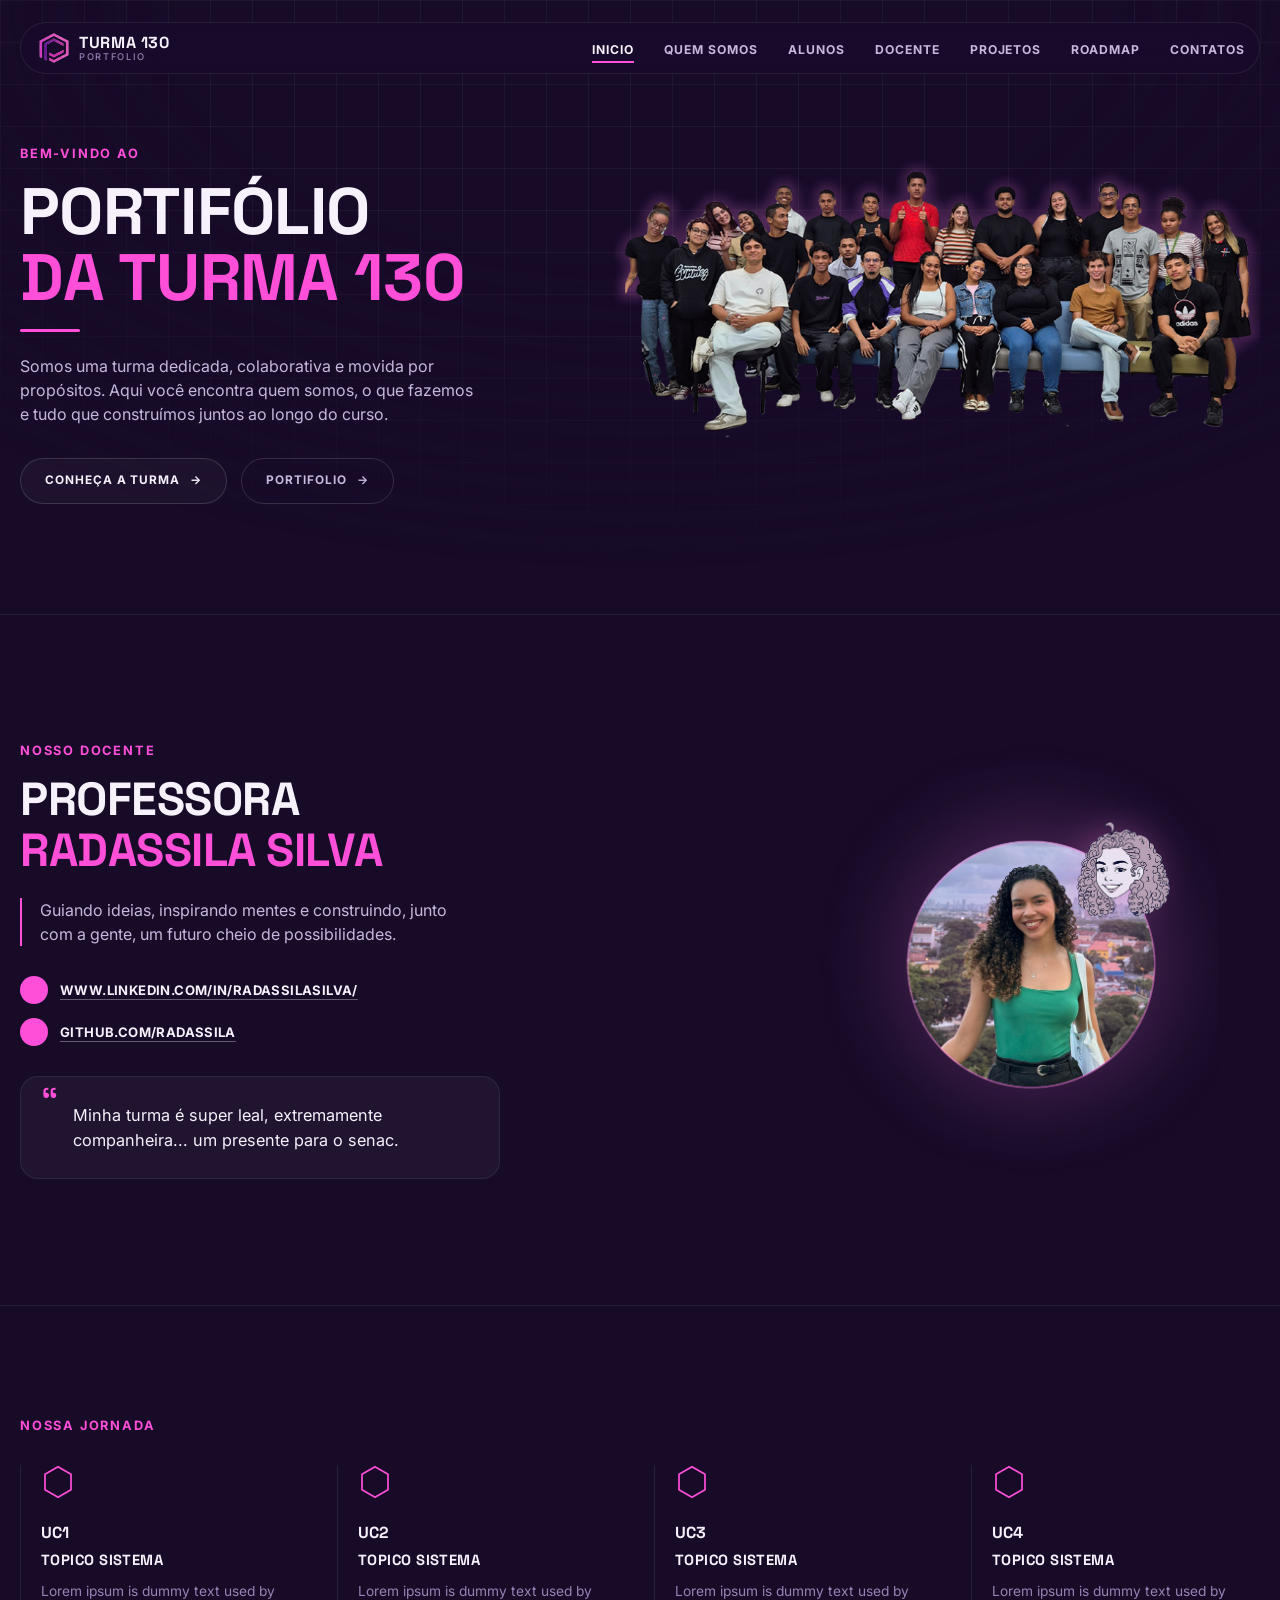
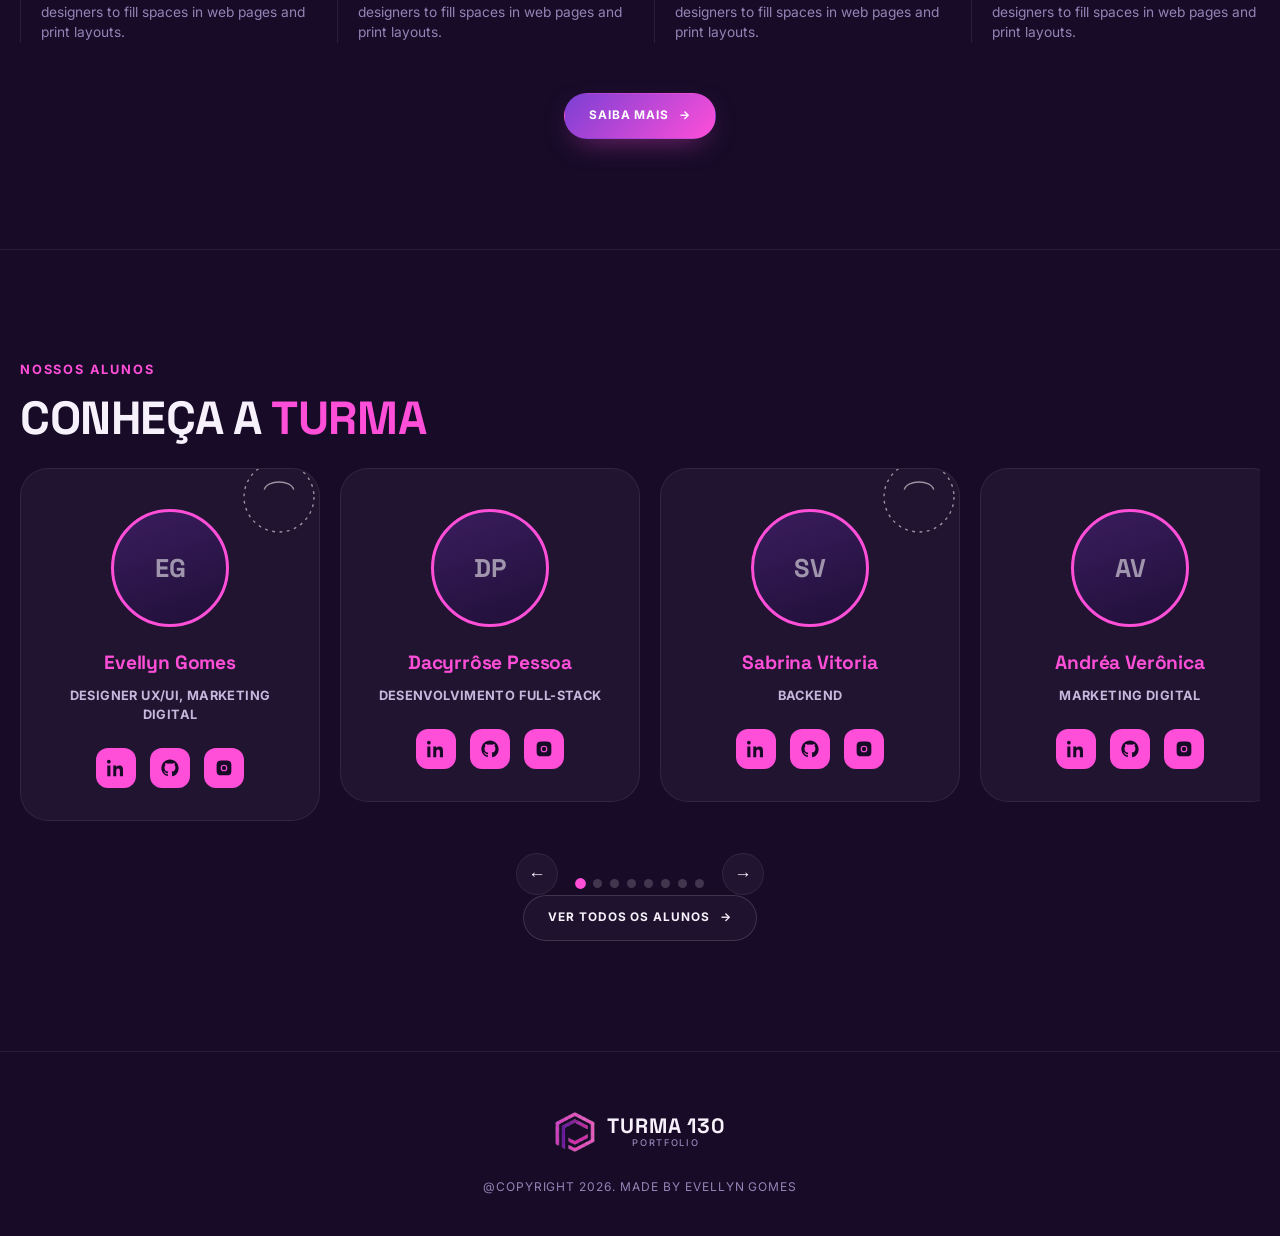
==== Portifolio_Senac_130/index.html @ 1acf53ab "Codigo principal - commit 1" ====
<!DOCTYPE html>
<html lang="pt-BR">
<head>
<meta charset="UTF-8">
<meta name="viewport" content="width=device-width, initial-scale=1.0">
<title>Turma 130 · Portfólio</title>
<link rel="preconnect" href="https://fonts.googleapis.com">
<link rel="preconnect" href="https://fonts.gstatic.com" crossorigin>
<link href="https://fonts.googleapis.com/css2?family=Space+Grotesk:wght@500;600;700&family=Inter:wght@400;500;600;700&display=swap" rel="stylesheet">
<link rel="stylesheet" href="style.css">
</head>
<body>

<div class="bg-grid"></div>

<header class="topbar">
  <nav class="navbar">
    <a class="brand" href="index.html">
      <img src="assets/logo.png" class="brand-hex" alt="Logo Turma 130">
      <span class="brand-text">TURMA 130<small>PORTFOLIO</small></span>
    </a>
    <button class="nav-toggle" id="navToggle" aria-label="Abrir menu" aria-expanded="false">
      <span></span><span></span><span></span>
    </button>
    <ul class="nav-links" id="navLinks">
      <li><a href="index.html">INICIO</a></li>
      <li><a href="quem-somos.html">QUEM SOMOS</a></li>
      <li><a href="alunos.html">ALUNOS</a></li>
      <li><a href="404.html">DOCENTE</a></li>
      <li><a href="404.html">PROJETOS</a></li>
      <li><a href="404.html">ROADMAP</a></li>
      <li><a href="404.html">CONTATOS</a></li>
    </ul>
  </nav>
</header>

<main>

  <!-- HERO -->
  <section class="hero" id="inicio">
    <div class="hero-text">
      <p class="eyebrow">BEM-VINDO AO</p>
      <h1 class="hero-title">
        PORTIFÓLIO<br>
        <span class="pink">DA TURMA 130</span>
      </h1>
      <span class="rule"></span>
      <p class="hero-desc">
        Somos uma turma dedicada, colaborativa e movida por propósitos.
        Aqui você encontra quem somos, o que fazemos e tudo que construímos
        juntos ao longo do curso.
      </p>
      <div class="hero-actions">
        <a href="quem-somos.html" class="btn btn-outline">CONHEÇA A TURMA <span>→</span></a>
        <a href="alunos.html" class="btn btn-ghost">PORTIFOLIO <span>→</span></a>
      </div>
    </div>
    <div class="hero-media">
      <div class="hero-photo hero-photo-real">
        <img src="assets/turma.png" alt="Foto em grupo da Turma 130">
      </div>
    </div>
  </section>

  <!-- DOCENTE -->
  <section class="docente" id="docente">
    <div class="docente-text">
      <p class="eyebrow">NOSSO DOCENTE</p>
      <h2 class="section-title">
        PROFESSORA<br>
        <span class="pink">RADASSILA SILVA</span>
      </h2>
      <p class="docente-desc">
        Guiando ideias, inspirando mentes e construindo, junto com a gente,
        um futuro cheio de possibilidades.
      </p>
      <div class="social-links">
        <a href="https://www.linkedin.com/in/radassilasilva/" target="_blank" rel="noopener">
          <span class="icon icon-linkedin" aria-hidden="true"></span>
          WWW.LINKEDIN.COM/IN/RADASSILASILVA/
        </a>
        <a href="https://github.com/radassila" target="_blank" rel="noopener">
          <span class="icon icon-github" aria-hidden="true"></span>
          GITHUB.COM/RADASSILA
        </a>
      </div>
      <blockquote class="quote-box">
        <span class="quote-mark">&ldquo;</span>
        Minha turma é super leal, extremamente companheira... um presente
        para o senac.
      </blockquote>
    </div>
    <div class="docente-media">
      <img class="docente-photo-real" src="assets/docente.png" alt="Foto da professora Radassila Silva">
    </div>
  </section>

  <!-- JORNADA / ROADMAP -->
  <section class="jornada" id="roadmap">
    <p class="eyebrow">NOSSA JORNADA</p>
    <div class="jornada-grid">
      <div class="jornada-item">
        <svg class="hex-icon" viewBox="0 0 40 40" fill="none" xmlns="http://www.w3.org/2000/svg">
          <path d="M20 2 L35.3 11 V29 L20 38 L4.7 29 V11 Z" stroke="#ff4fd8" stroke-width="2"/>
        </svg>
        <h3>UC1<span>TOPICO SISTEMA</span></h3>
        <p>Lorem ipsum is dummy text used by designers to fill spaces in web pages and print layouts.</p>
      </div>
      <div class="jornada-item">
        <svg class="hex-icon" viewBox="0 0 40 40" fill="none" xmlns="http://www.w3.org/2000/svg">
          <path d="M20 2 L35.3 11 V29 L20 38 L4.7 29 V11 Z" stroke="#ff4fd8" stroke-width="2"/>
        </svg>
        <h3>UC2<span>TOPICO SISTEMA</span></h3>
        <p>Lorem ipsum is dummy text used by designers to fill spaces in web pages and print layouts.</p>
      </div>
      <div class="jornada-item">
        <svg class="hex-icon" viewBox="0 0 40 40" fill="none" xmlns="http://www.w3.org/2000/svg">
          <path d="M20 2 L35.3 11 V29 L20 38 L4.7 29 V11 Z" stroke="#ff4fd8" stroke-width="2"/>
        </svg>
        <h3>UC3<span>TOPICO SISTEMA</span></h3>
        <p>Lorem ipsum is dummy text used by designers to fill spaces in web pages and print layouts.</p>
      </div>
      <div class="jornada-item">
        <svg class="hex-icon" viewBox="0 0 40 40" fill="none" xmlns="http://www.w3.org/2000/svg">
          <path d="M20 2 L35.3 11 V29 L20 38 L4.7 29 V11 Z" stroke="#ff4fd8" stroke-width="2"/>
        </svg>
        <h3>UC4<span>TOPICO SISTEMA</span></h3>
        <p>Lorem ipsum is dummy text used by designers to fill spaces in web pages and print layouts.</p>
      </div>
    </div>
    <div class="jornada-cta">
      <a href="roadmap.html" class="btn btn-solid">SAIBA MAIS <span>→</span></a>
    </div>
  </section>

  <!-- ALUNOS (carrossel) -->
  <section class="alunos" id="alunos">
    <p class="eyebrow">NOSSOS ALUNOS</p>
    <h2 class="section-title">CONHEÇA A <span class="pink">TURMA</span></h2>

    <div class="carousel alunos-carousel">
      <div class="carousel-track" id="alunosCarouselTrack"></div>
      <div class="carousel-controls">
        <button class="carousel-arrow carousel-prev" aria-label="Aluno anterior">←</button>
        <div class="carousel-dots"></div>
        <button class="carousel-arrow carousel-next" aria-label="Próximo aluno">→</button>
      </div>
    </div>

    <div class="jornada-cta">
      <a href="alunos.html" class="btn btn-outline">VER TODOS OS ALUNOS <span>→</span></a>
    </div>
  </section>

</main>

<footer class="footer" id="contatos">
  <div class="footer-brand">
    <img src="assets/logo.png" class="brand-hex" alt="Logo Turma 130">
    <span class="brand-text">TURMA 130<small>PORTFOLIO</small></span>
  </div>
  <p class="footer-copy">@COPYRIGHT 2026. MADE BY EVELLYN GOMES</p>
</footer>

<script src="json.js"></script>
</body>
</html>
---- Portifolio_Senac_130/style.css ----
/* =========================================================
   TURMA 130 · PORTFOLIO
   ========================================================= */

:root{
  --bg: #170b28;
  --bg-soft: #1e0f34;
  --panel: rgba(255,255,255,0.04);
  --panel-border: rgba(255,255,255,0.08);
  --pink: #ff4fd8;
  --pink-soft: #ffa6ec;
  --purple: #7b3fd4;
  --text: #f6f1fb;
  --text-muted: #c6b8dd;
  --text-dim: #9683b5;
  --radius-lg: 28px;
  --radius-md: 18px;
  --radius-sm: 10px;
  --font-display: "Space Grotesk", sans-serif;
  --font-body: "Inter", sans-serif;
  --container: 1280px;
}

*, *::before, *::after{ box-sizing: border-box; }

html{ scroll-behavior: smooth; }

body{
  margin:0;
  background: var(--bg);
  color: var(--text);
  font-family: var(--font-body);
  line-height: 1.5;
  -webkit-font-smoothing: antialiased;
  overflow-x: hidden;
}

img{ max-width:100%; display:block; }
a{ color: inherit; text-decoration: none; }
ul{ list-style: none; margin:0; padding:0; }

h1,h2,h3{
  font-family: var(--font-display);
  margin: 0;
  letter-spacing: -0.01em;
}

.pink{ color: var(--pink); }

.eyebrow{
  color: var(--pink);
  font-weight: 700;
  font-size: 0.8rem;
  letter-spacing: 0.14em;
  margin: 0 0 0.9rem;
}

/* ---------- background grid ---------- */
.bg-grid{
  position: fixed;
  inset: 0;
  z-index: -1;
  background-color: var(--bg);
  background-image:
    linear-gradient(rgba(255,255,255,0.045) 1px, transparent 1px),
    linear-gradient(90deg, rgba(255,255,255,0.045) 1px, transparent 1px);
  background-size: 42px 42px;
  mask-image: radial-gradient(ellipse 90% 70% at 50% 0%, black 40%, transparent 90%);
}

/* =========================================================
   NAVBAR
   ========================================================= */
.topbar{
  position: sticky;
  top: 0;
  z-index: 50;
  display: flex;
  justify-content: center;
  padding: 22px 20px 0;
}

.navbar{
  width: 100%;
  max-width: var(--container);
  display: flex;
  align-items: center;
  justify-content: space-between;
  gap: 24px;
  padding: 10px 14px 10px 18px;
  background: rgba(24, 11, 43, 0.72);
  border: 1px solid var(--panel-border);
  border-radius: 999px;
  backdrop-filter: blur(14px);
}

.brand{
  display: flex;
  align-items: center;
  gap: 10px;
  flex-shrink: 0;
}

.brand-hex{ width: 30px; height: 30px; }

.brand-text{
  font-family: var(--font-display);
  font-weight: 700;
  font-size: 1rem;
  letter-spacing: 0.04em;
  display: flex;
  flex-direction: column;
  line-height: 1.1;
}

.brand-text small{
  font-family: var(--font-body);
  font-weight: 500;
  font-size: 0.58rem;
  letter-spacing: 0.18em;
  color: var(--text-dim);
}

.nav-links{
  display: flex;
  align-items: center;
  gap: 30px;
}

.nav-links a{
  font-size: 0.76rem;
  font-weight: 700;
  letter-spacing: 0.08em;
  color: var(--text-muted);
  padding-bottom: 4px;
  border-bottom: 2px solid transparent;
  transition: color 0.2s ease, border-color 0.2s ease;
  white-space: nowrap;
}

.nav-links a:hover,
.nav-links a.active{
  color: var(--text);
  border-color: var(--pink);
}

.nav-toggle{
  display: none;
  flex-direction: column;
  justify-content: center;
  gap: 5px;
  width: 38px;
  height: 38px;
  border-radius: 50%;
  border: 1px solid var(--panel-border);
  background: transparent;
  cursor: pointer;
  flex-shrink: 0;
}

.nav-toggle span{
  width: 16px;
  height: 2px;
  margin: 0 auto;
  background: var(--text);
  transition: transform 0.25s ease, opacity 0.25s ease;
}

.nav-toggle.open span:nth-child(1){ transform: translateY(7px) rotate(45deg); }
.nav-toggle.open span:nth-child(2){ opacity: 0; }
.nav-toggle.open span:nth-child(3){ transform: translateY(-7px) rotate(-45deg); }

/* =========================================================
   SHARED
   ========================================================= */
main > section{
  max-width: var(--container);
  margin: 0 auto;
  padding: 110px 20px;
}

.section-title{
  font-size: clamp(2rem, 4vw, 2.9rem);
  font-weight: 700;
  line-height: 1.1;
  margin-bottom: 1.1rem;
}

.rule{
  display: block;
  width: 60px;
  height: 3px;
  background: var(--pink);
  border-radius: 2px;
  margin: 18px 0 22px;
}

.btn{
  display: inline-flex;
  align-items: center;
  gap: 10px;
  padding: 13px 24px;
  border-radius: 999px;
  font-size: 0.74rem;
  font-weight: 700;
  letter-spacing: 0.08em;
  border: 1px solid var(--panel-border);
  transition: transform 0.2s ease, background 0.2s ease, border-color 0.2s ease;
}
.btn span{ transition: transform 0.2s ease; }
.btn:hover span{ transform: translateX(3px); }
.btn:hover{ transform: translateY(-2px); }

.btn-outline{
  background: rgba(255,255,255,0.03);
  border-color: rgba(255,255,255,0.14);
  color: var(--text);
}
.btn-outline:hover{ border-color: var(--pink); }

.btn-ghost{
  background: transparent;
  border-color: rgba(255,255,255,0.14);
  color: var(--text-muted);
}
.btn-ghost:hover{ color: var(--text); border-color: var(--pink); }

.btn-solid{
  background: linear-gradient(135deg, var(--purple), var(--pink));
  border-color: transparent;
  color: #fff;
  box-shadow: 0 10px 30px -12px rgba(255, 79, 216, 0.55);
}

/* =========================================================
   HERO
   ========================================================= */
.hero{
  display: grid;
  grid-template-columns: 0.95fr 1.15fr;
  gap: 50px;
  align-items: center;
  padding-top: 70px !important;
}

.hero-title{
  font-size: clamp(2.6rem, 5.4vw, 4.1rem);
  font-weight: 700;
  line-height: 1.02;
}

.hero-desc{
  color: var(--text-muted);
  font-size: 1rem;
  max-width: 460px;
  margin: 0 0 32px;
}

.hero-actions{
  display: flex;
  gap: 14px;
  flex-wrap: wrap;
}

.hero-photo{
  position: relative;
  aspect-ratio: 16 / 10;
  border-radius: var(--radius-lg);
  background:
    radial-gradient(circle at 30% 20%, rgba(255,79,216,0.25), transparent 55%),
    linear-gradient(160deg, #2a1547, #150a24 70%);
  border: 1px solid var(--panel-border);
  display: flex;
  align-items: center;
  justify-content: center;
  overflow: hidden;
}

.hero-photo::before{
  content: "";
  position: absolute;
  inset: 0;
  background-image: radial-gradient(rgba(255,255,255,0.09) 1px, transparent 1px);
  background-size: 16px 16px;
  opacity: 0.5;
}

.hero-photo span{
  position: relative;
  color: var(--text-dim);
  font-family: var(--font-display);
  font-weight: 600;
  font-size: 0.85rem;
  letter-spacing: 0.12em;
  border: 1px dashed var(--panel-border);
  padding: 10px 18px;
  border-radius: 999px;
}

/* variante com a foto real (já vem com glow/recorte prontos na imagem) */
.hero-photo-real{
  background: none;
  border: none;
  aspect-ratio: auto;
  border-radius: 0;
}
.hero-photo-real::before{ display: none; }
.hero-photo-real img{
  width: 100%;
  height: auto;
  display: block;
}

/* =========================================================
   DOCENTE
   ========================================================= */
.docente{
  display: grid;
  grid-template-columns: 1.15fr 0.85fr;
  gap: 60px;
  align-items: center;
  border-top: 1px solid var(--panel-border);
}

.docente-desc{
  color: var(--text-muted);
  max-width: 440px;
  padding-left: 18px;
  border-left: 2px solid var(--pink);
  margin: 22px 0 30px;
}

.social-links{
  display: flex;
  flex-direction: column;
  gap: 14px;
  margin-bottom: 30px;
}

.social-links a{
  display: inline-flex;
  align-items: center;
  gap: 12px;
  font-size: 0.82rem;
  font-weight: 700;
  letter-spacing: 0.03em;
  color: var(--text);
  text-decoration: underline;
  text-underline-offset: 4px;
  text-decoration-color: rgba(246,241,251,0.35);
  width: fit-content;
}
.social-links a:hover{ color: var(--pink); text-decoration-color: var(--pink); }

.icon{
  width: 28px;
  height: 28px;
  border-radius: 50%;
  background: var(--pink);
  color: #170b28;
  display: inline-flex;
  align-items: center;
  justify-content: center;
  flex-shrink: 0;
}

.quote-box{
  position: relative;
  margin: 0;
  padding: 26px 26px 26px 52px;
  background: var(--panel);
  border: 1px solid var(--panel-border);
  border-radius: var(--radius-md);
  color: var(--text);
  font-size: 1.02rem;
  max-width: 480px;
}

.quote-mark{
  position: absolute;
  top: 6px;
  left: 20px;
  font-family: var(--font-display);
  font-size: 2.6rem;
  color: var(--pink);
  line-height: 1;
}

.docente-media{
  position: relative;
  display: flex;
  justify-content: center;
}

.avatar-ring{
  width: 320px;
  height: 320px;
  border-radius: 50%;
  padding: 6px;
  background: conic-gradient(from 180deg, var(--pink), var(--purple), var(--pink));
}

.avatar-photo{
  width: 100%;
  height: 100%;
  border-radius: 50%;
  background: linear-gradient(160deg, #3a1d5e, #1c0f34);
  display: flex;
  align-items: center;
  justify-content: center;
  font-family: var(--font-display);
  font-size: 3.2rem;
  font-weight: 700;
  color: rgba(255,255,255,0.35);
  border: 1px solid var(--panel-border);
}

.doodle{
  position: absolute;
  width: 110px;
  height: 110px;
  opacity: 0.55;
}

.doodle-docente{
  top: -10px;
  right: 6%;
}

/* foto real da docente (já vem com moldura, glow e doodle prontos) */
.docente-photo-real{
  width: min(100%, 420px);
  height: auto;
  display: block;
}

/* =========================================================
   JORNADA
   ========================================================= */
.jornada{
  border-top: 1px solid var(--panel-border);
  text-align: left;
}

.jornada-grid{
  display: grid;
  grid-template-columns: repeat(4, 1fr);
  gap: 28px;
  margin: 30px 0 50px;
}

.jornada-item{
  border-left: 1px solid var(--panel-border);
  padding-left: 20px;
}

.hex-icon{ width: 34px; height: 34px; margin-bottom: 16px; }

.jornada-item h3{
  font-size: 1rem;
  font-weight: 700;
  display: flex;
  flex-direction: column;
  gap: 4px;
  margin-bottom: 10px;
}

.jornada-item h3 span{
  font-size: 0.92rem;
  letter-spacing: 0.03em;
}

.jornada-item p{
  color: var(--text-dim);
  font-size: 0.86rem;
  margin: 0;
}

.jornada-cta{
  display: flex;
  justify-content: center;
}

/* =========================================================
   ALUNOS
   ========================================================= */
.alunos{
  border-top: 1px solid var(--panel-border);
}

.alunos-grid{
  display: grid;
  grid-template-columns: repeat(3, 1fr);
  gap: 28px;
}

.aluno-card{
  position: relative;
  background: var(--panel);
  border: 1px solid var(--panel-border);
  border-radius: var(--radius-lg);
  padding: 40px 28px 32px;
  text-align: center;
  overflow: hidden;
  transition: transform 0.25s ease, border-color 0.25s ease;
}

.aluno-card:hover{
  transform: translateY(-6px);
  border-color: rgba(255,79,216,0.4);
}

.doodle-aluno{
  top: -18px;
  right: -6px;
  width: 92px;
  height: 92px;
}

.aluno-photo{
  width: 118px;
  height: 118px;
  margin: 0 auto 22px;
  border-radius: 50%;
  background: linear-gradient(160deg, #3a1d5e, #200f38);
  border: 3px solid var(--pink);
  display: flex;
  align-items: center;
  justify-content: center;
  font-family: var(--font-display);
  font-weight: 700;
  font-size: 1.6rem;
  color: rgba(255,255,255,0.55);
}

.aluno-nome{
  font-size: 1.2rem;
  font-weight: 700;
  color: var(--pink);
  margin-bottom: 8px;
}

.aluno-cargo{
  color: var(--text-muted);
  font-size: 0.8rem;
  font-weight: 700;
  letter-spacing: 0.03em;
  text-transform: uppercase;
  margin: 0 0 24px;
}

.aluno-social{
  display: flex;
  justify-content: center;
  gap: 14px;
}

.aluno-social a{
  width: 40px;
  height: 40px;
  border-radius: 12px;
  background: var(--pink);
  color: #170b28;
  display: flex;
  align-items: center;
  justify-content: center;
  transition: transform 0.2s ease, background 0.2s ease;
}

.aluno-social a svg{ width: 18px; height: 18px; }

.aluno-social a:hover{
  transform: translateY(-3px);
  background: #fff;
}

/* =========================================================
   FOOTER
   ========================================================= */
.footer{
  border-top: 1px solid var(--panel-border);
  padding: 60px 20px 40px;
  text-align: center;
}

.footer-brand{
  display: inline-flex;
  align-items: center;
  gap: 12px;
  margin-bottom: 26px;
}

.footer-brand .brand-text{ font-size: 1.3rem; }
.footer-brand .brand-hex{ width: 40px; height: 40px; }

.footer-copy{
  color: var(--text-dim);
  font-size: 0.75rem;
  letter-spacing: 0.08em;
  margin: 0;
}

/* =========================================================
   RESPONSIVE
   ========================================================= */
@media (max-width: 980px){
  .hero{ grid-template-columns: 1fr; }
  .hero-media{ order: -1; }
  .docente{ grid-template-columns: 1fr; }
  .docente-media{ order: -1; margin-bottom: 20px; }
  .jornada-grid{ grid-template-columns: repeat(2, 1fr); }
  .alunos-grid{ grid-template-columns: repeat(2, 1fr); }
}

@media (max-width: 760px){
  .nav-toggle{ display: flex; }
  .nav-links{
    position: absolute;
    top: calc(100% + 12px);
    left: 0;
    right: 0;
    flex-direction: column;
    align-items: flex-start;
    gap: 16px;
    background: rgba(24, 11, 43, 0.96);
    border: 1px solid var(--panel-border);
    border-radius: 20px;
    padding: 20px 24px;
    backdrop-filter: blur(14px);
    max-height: 0;
    overflow: hidden;
    opacity: 0;
    pointer-events: none;
    transition: max-height 0.3s ease, opacity 0.2s ease;
  }
  .nav-links.open{
    max-height: 400px;
    opacity: 1;
    pointer-events: auto;
  }
  main > section{ padding: 80px 18px; }
}

@media (max-width: 600px){
  .jornada-grid{ grid-template-columns: 1fr; }
  .alunos-grid{ grid-template-columns: 1fr; }
  .hero-actions{ flex-direction: column; align-items: flex-start; }
  .avatar-ring{ width: 240px; height: 240px; }
}

/* =========================================================
   PÁGINAS INTERNAS — títulos utilitários
   ========================================================= */
.eyebrow.center{ text-align: center; }
.section-title.center{ text-align: center; }
.section-title.pink{ color: var(--pink); }

/* =========================================================
   QUEM SOMOS — hero da página
   ========================================================= */
.qs-hero{
  max-width: var(--container);
  margin: 0 auto;
  padding: 60px 20px 0;
  text-align: center;
}

.qs-hero-photo{
  aspect-ratio: 21 / 9;
  margin-bottom: 40px;
}

.qs-title{
  font-family: var(--font-display);
  font-size: clamp(2.4rem, 5vw, 3.6rem);
  font-weight: 700;
  line-height: 1.05;
}

/* =========================================================
   ESTATÍSTICAS
   ========================================================= */
.stats{
  max-width: var(--container);
  margin: 0 auto;
  padding: 70px 20px;
  text-align: center;
}

.stats-grid{
  display: flex;
  flex-wrap: wrap;
  justify-content: center;
  gap: 50px;
  margin-top: 20px;
}

.stat-item{
  display: flex;
  flex-direction: column;
  align-items: center;
  gap: 4px;
}

.stat-number{
  font-family: var(--font-display);
  font-size: clamp(2.2rem, 4vw, 3rem);
  font-weight: 700;
  color: var(--pink);
}

.stat-label{
  font-size: 0.78rem;
  font-weight: 700;
  letter-spacing: 0.06em;
  color: var(--text-muted);
}

/* =========================================================
   BLOCOS DIVIDIDOS (Quem somos? / Como funciona)
   ========================================================= */
.split-block{
  max-width: var(--container);
  margin: 0 auto;
  padding: 60px 20px;
  display: grid;
  grid-template-columns: 0.95fr 1.05fr;
  gap: 60px;
  align-items: center;
}

.split-block.reverse .split-text{ order: 2; }
.split-block.reverse .split-carousel{ order: 1; }

.split-text p{
  color: var(--text-muted);
  max-width: 460px;
  margin: 0 0 26px;
}

.split-text .btn{ margin-top: 4px; }

/* =========================================================
   CARROSSEL GENÉRICO
   ========================================================= */
.carousel{ position: relative; }

.carousel-track{
  display: flex;
  gap: 20px;
  overflow-x: auto;
  scroll-snap-type: x mandatory;
  scrollbar-width: none;
  -ms-overflow-style: none;
  padding-bottom: 2px;
}
.carousel-track::-webkit-scrollbar{ display: none; }

.carousel-slide{
  scroll-snap-align: start;
  flex-shrink: 0;
}

.carousel-dots{
  display: flex;
  justify-content: center;
  gap: 8px;
  margin-top: 18px;
}

.carousel-dot{
  width: 9px;
  height: 9px;
  border-radius: 50%;
  border: none;
  background: rgba(255,255,255,0.18);
  cursor: pointer;
  padding: 0;
  transition: background 0.2s ease, transform 0.2s ease;
}
.carousel-dot.active{
  background: var(--pink);
  transform: scale(1.2);
}

.carousel-controls{
  display: flex;
  align-items: center;
  justify-content: center;
  gap: 18px;
  margin-top: 22px;
}

.carousel-arrow{
  width: 42px;
  height: 42px;
  border-radius: 50%;
  border: 1px solid var(--panel-border);
  background: var(--panel);
  color: var(--text);
  font-size: 1.1rem;
  cursor: pointer;
  display: flex;
  align-items: center;
  justify-content: center;
  transition: border-color 0.2s ease, transform 0.2s ease;
}
.carousel-arrow:hover{
  border-color: var(--pink);
  transform: translateY(-2px);
}

/* placeholders usados enquanto não há imagens reais */
.placeholder-box{
  width: min(85vw, 420px);
  aspect-ratio: 4 / 3;
  border-radius: var(--radius-md);
  background: var(--panel);
  border: 1px solid var(--panel-border);
  display: flex;
  align-items: center;
  justify-content: center;
  color: var(--text-dim);
  font-family: var(--font-display);
  font-weight: 600;
  font-size: 0.85rem;
  letter-spacing: 0.1em;
}

.placeholder-box-lg{
  width: min(90vw, 780px);
  aspect-ratio: 21 / 9;
}

.projects-block{
  max-width: var(--container);
  margin: 0 auto;
  padding: 60px 20px 100px;
}

.projects-block .carousel-track{ justify-content: center; }

/* =========================================================
   ALUNOS — carrossel da Home
   ========================================================= */
.alunos-carousel .carousel-track{ padding: 6px 2px 10px; }
.alunos-carousel .carousel-slide{ width: min(78vw, 300px); }

/* card de aluno reutilizado (Home + página Alunos) */
.aluno-card-clickable{ cursor: pointer; }
.aluno-card-clickable:focus-visible{
  outline: 2px solid var(--pink);
  outline-offset: 3px;
}

.aluno-highlight{
  animation: highlightPulse 2.2s ease;
}
@keyframes highlightPulse{
  0%   { box-shadow: 0 0 0 0 rgba(255,79,216,0.6); border-color: var(--pink); }
  70%  { box-shadow: 0 0 0 16px rgba(255,79,216,0); border-color: var(--pink); }
  100% { box-shadow: 0 0 0 0 rgba(255,79,216,0); }
}

/* =========================================================
   PÁGINA ALUNOS — hero, filtro e grade completa
   ========================================================= */
.alunos-hero{
  max-width: var(--container);
  margin: 0 auto;
  padding: 70px 20px 0;
}

.filter-section{
  max-width: var(--container);
  margin: 0 auto;
  padding: 40px 20px 0;
}

.filter-label{
  color: var(--pink);
  font-weight: 700;
  font-size: 0.78rem;
  letter-spacing: 0.1em;
  margin: 0 0 14px;
}

.filter-bar{
  display: flex;
  flex-wrap: wrap;
  gap: 12px;
}

.filter-pill{
  padding: 10px 18px;
  border-radius: 999px;
  border: 1px solid var(--panel-border);
  background: var(--panel);
  color: var(--text-muted);
  font-size: 0.72rem;
  font-weight: 700;
  letter-spacing: 0.05em;
  cursor: pointer;
  transition: all 0.2s ease;
}
.filter-pill:hover{ border-color: var(--pink); color: var(--text); }
.filter-pill.active{
  background: var(--pink);
  border-color: var(--pink);
  color: #170b28;
}

.filter-search{
  flex-grow: 1;
  min-width: 200px;
  padding: 10px 18px;
  border-radius: 999px;
  border: 1px solid var(--panel-border);
  background: transparent;
  color: var(--text);
  font-family: var(--font-body);
  font-size: 0.82rem;
}
.filter-search::placeholder{ color: var(--text-dim); }
.filter-search:focus{ outline: none; border-color: var(--pink); }

.alunos-full{
  max-width: var(--container);
  margin: 0 auto;
  padding: 50px 20px 110px;
}

.alunos-full-grid{
  display: grid;
  grid-template-columns: repeat(3, 1fr);
  gap: 26px;
}

/* =========================================================
   PÁGINA 404
   ========================================================= */
.error-page{
  max-width: 720px;
  margin: 0 auto;
  padding: 70px 20px 100px;
  text-align: center;
  display: flex;
  flex-direction: column;
  align-items: center;
}

.error-code{
  font-family: var(--font-display);
  font-size: clamp(5rem, 18vw, 9rem);
  font-weight: 700;
  line-height: 1;
  color: transparent;
  -webkit-text-stroke: 2px var(--pink);
  text-shadow: 0 0 18px rgba(255,79,216,0.55), 0 0 46px rgba(255,79,216,0.28);
  margin: 10px 0 10px;
}

.astronaut{
  width: min(80vw, 320px);
  height: auto;
  margin: 10px 0 30px;
}

.error-desc{
  font-family: var(--font-display);
  font-size: clamp(1.3rem, 3vw, 1.8rem);
  font-weight: 700;
  line-height: 1.3;
  margin: 0 0 34px;
}

/* arte 404 enviada pronta (texto + astronauta + lua já inclusos na imagem) */
.error-art{
  width: min(100%, 640px);
  height: auto;
  display: block;
  margin: 0 0 30px;
}

/* =========================================================
   RESPONSIVE — novas seções
   ========================================================= */
@media (max-width: 980px){
  .split-block{ grid-template-columns: 1fr; }
  .split-block.reverse .split-text{ order: 1; }
  .split-block.reverse .split-carousel{ order: 2; }
  .alunos-full-grid{ grid-template-columns: repeat(2, 1fr); }
}

@media (max-width: 600px){
  .alunos-full-grid{ grid-template-columns: 1fr; }
  .stats-grid{ gap: 30px 40px; }
}
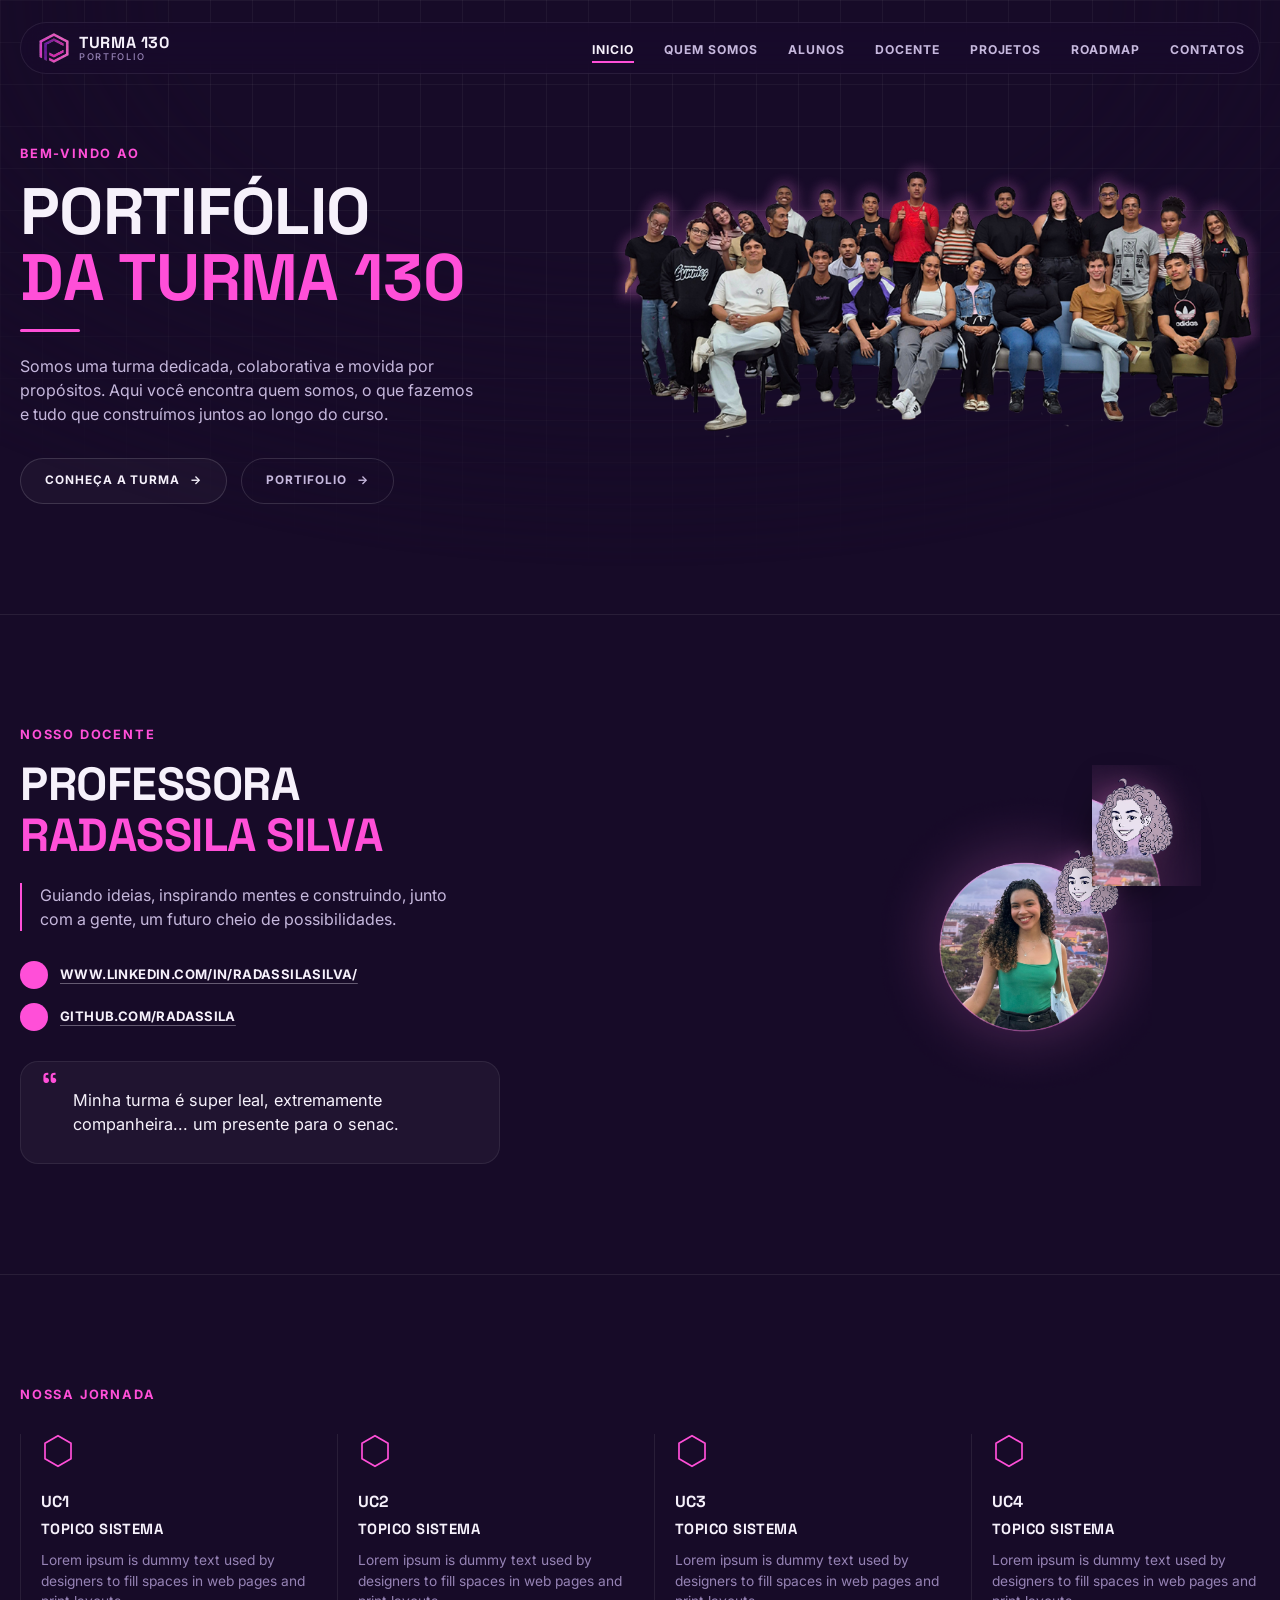
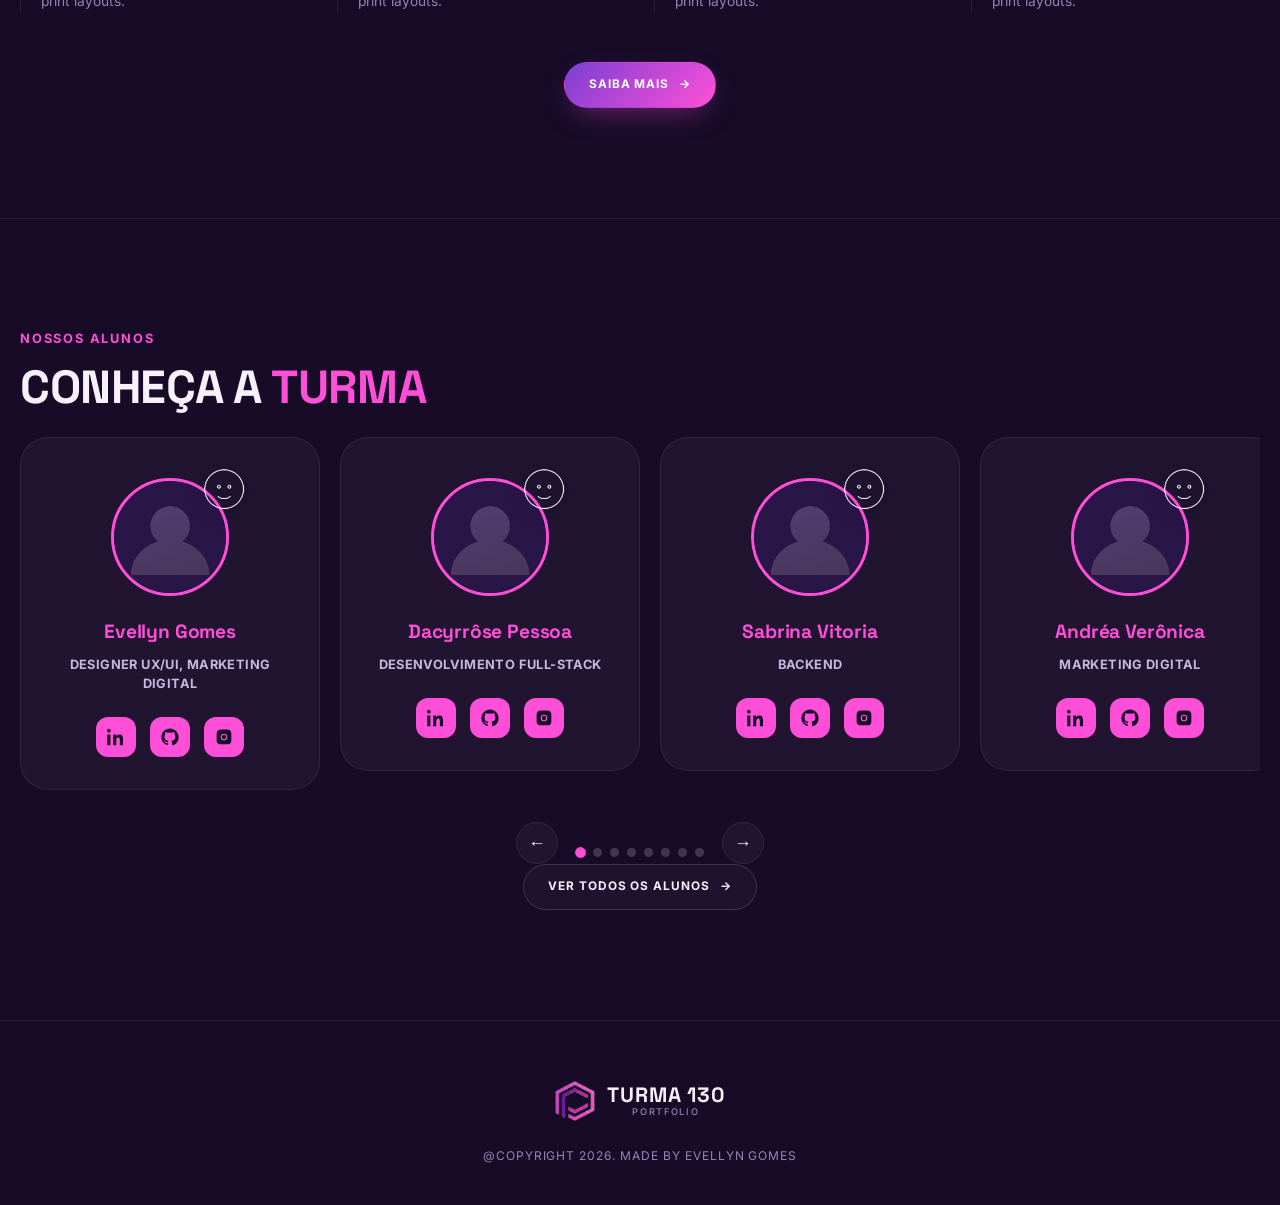
==== commit 7087deb7: "Atualização de código, para commit do grupo todo" ====
--- a/Portifolio_Senac_130/index.html
+++ b/Portifolio_Senac_130/index.html
@@ -26,10 +26,10 @@
       <li><a href="index.html">INICIO</a></li>
       <li><a href="quem-somos.html">QUEM SOMOS</a></li>
       <li><a href="alunos.html">ALUNOS</a></li>
-      <li><a href="404.html">DOCENTE</a></li>
-      <li><a href="404.html">PROJETOS</a></li>
-      <li><a href="404.html">ROADMAP</a></li>
-      <li><a href="404.html">CONTATOS</a></li>
+      <li><a href="docente.html">DOCENTE</a></li>
+      <li><a href="projetos.html">PROJETOS</a></li>
+      <li><a href="roadmap.html">ROADMAP</a></li>
+      <li><a href="contatos.html">CONTATOS</a></li>
     </ul>
   </nav>
 </header>
@@ -91,7 +91,12 @@
       </blockquote>
     </div>
     <div class="docente-media">
-      <img class="docente-photo-real" src="assets/docente.png" alt="Foto da professora Radassila Silva">
+      <div class="docente-avatar">
+        <!-- FOTO da professora: troque o arquivo em assets/, mantendo este mesmo nome -->
+        <img class="docente-foto" src="assets/docente-foto.png" alt="Foto da professora Radassila Silva">
+        <!-- EMOJI/desenho da professora: troque o arquivo em assets/, mantendo este mesmo nome -->
+        <img class="docente-emoji" src="assets/docente-emoji.png" alt="">
+      </div>
     </div>
   </section>
 
@@ -139,7 +144,152 @@
     <h2 class="section-title">CONHEÇA A <span class="pink">TURMA</span></h2>
 
     <div class="carousel alunos-carousel">
-      <div class="carousel-track" id="alunosCarouselTrack"></div>
+      <div class="carousel-track" id="alunosCarouselTrack">
+      <div class="carousel-slide">
+        <div class="aluno-card aluno-card-clickable" id="evellyn-gomes" data-href="alunos.html#evellyn-gomes" data-categorias="designer uxui marketing" data-nome="evellyn gomes" tabindex="0">
+          <div class="aluno-media">
+            <!-- FOTO do aluno: troque o arquivo em assets/alunos/, mantendo este mesmo nome -->
+            <img class="aluno-foto" src="assets/alunos/evellyn-gomes-foto.png" alt="Foto de Evellyn Gomes">
+            <!-- EMOJI/desenho do aluno: troque o arquivo em assets/alunos/, mantendo este mesmo nome -->
+            <img class="aluno-emoji" src="assets/alunos/evellyn-gomes-emoji.png" alt="">
+          </div>
+          <h3 class="aluno-nome">Evellyn Gomes</h3>
+          <p class="aluno-cargo">Designer UX/UI, Marketing Digital</p>
+          <!-- Links do aluno: troque o endereço dentro das aspas de cada href -->
+          <div class="aluno-social">
+            <a href="COLOQUE_O_LINK_DO_LINKEDIN_AQUI" target="_blank" rel="noopener" aria-label="LinkedIn de Evellyn Gomes"><svg viewBox="0 0 24 24" fill="currentColor"><path d="M4.98 3.5C4.98 4.88 3.87 6 2.5 6S0 4.88 0 3.5 1.11 1 2.48 1 4.98 2.12 4.98 3.5zM.4 8.75h4.16V23H.4V8.75zM8.34 8.75h3.99v1.95h.06c.56-1.02 1.92-2.1 3.95-2.1 4.22 0 5 2.7 5 6.22V23h-4.16v-6.75c0-1.61-.03-3.68-2.25-3.68-2.25 0-2.6 1.75-2.6 3.56V23H8.34V8.75z"/></svg></a>
+            <a href="COLOQUE_O_LINK_DO_GITHUB_AQUI" target="_blank" rel="noopener" aria-label="GitHub de Evellyn Gomes"><svg viewBox="0 0 24 24" fill="currentColor"><path d="M12 .5C5.73.5.5 5.74.5 12.03c0 5.03 3.27 9.3 7.8 10.8.57.1.78-.25.78-.55v-2.15c-3.17.69-3.84-1.36-3.84-1.36-.52-1.32-1.27-1.67-1.27-1.67-1.04-.71.08-.7.08-.7 1.15.08 1.75 1.18 1.75 1.18 1.02 1.75 2.68 1.25 3.34.96.1-.74.4-1.25.72-1.54-2.53-.29-5.19-1.27-5.19-5.63 0-1.24.44-2.26 1.17-3.05-.12-.29-.51-1.46.11-3.04 0 0 .96-.31 3.14 1.16a10.9 10.9 0 015.72 0c2.18-1.47 3.14-1.16 3.14-1.16.62 1.58.23 2.75.11 3.04.73.79 1.17 1.81 1.17 3.05 0 4.37-2.67 5.34-5.21 5.62.41.36.77 1.06.77 2.14v3.17c0 .3.21.66.79.55A10.53 10.53 0 0023.5 12.03C23.5 5.74 18.27.5 12 .5z"/></svg></a>
+            <a href="COLOQUE_O_LINK_DO_INSTAGRAM_AQUI" target="_blank" rel="noopener" aria-label="Instagram de Evellyn Gomes"><svg viewBox="0 0 24 24" fill="currentColor"><path d="M12 2.16c3.2 0 3.58.01 4.85.07 1.17.05 1.8.24 2.23.41.56.21.96.47 1.38.89.42.42.68.82.89 1.38.17.42.36 1.06.41 2.23.06 1.27.07 1.65.07 4.85s-.01 3.58-.07 4.85c-.05 1.17-.24 1.8-.41 2.23-.21.56-.47.96-.89 1.38-.42.42-.82.68-1.38.89-.42.17-1.06.36-2.23.41-1.27.06-1.65.07-4.85.07s-3.58-.01-4.85-.07c-1.17-.05-1.8-.24-2.23-.41a3.72 3.72 0 01-1.38-.89 3.72 3.72 0 01-.89-1.38c-.17-.42-.36-1.06-.41-2.23-.06-1.27-.07-1.65-.07-4.85s.01-3.58.07-4.85c.05-1.17.24-1.8.41-2.23.21-.56.47-.96.89-1.38.42-.42.82-.68 1.38-.89.42-.17 1.06-.36 2.23-.41C8.42 2.17 8.8 2.16 12 2.16zm0 5.35a4.49 4.49 0 100 8.98 4.49 4.49 0 000-8.98zm0 7.41a2.92 2.92 0 110-5.84 2.92 2.92 0 010 5.84zm5.72-7.59a1.05 1.05 0 11-2.1 0 1.05 1.05 0 012.1 0z"/></svg></a>
+          </div>
+        </div>
+      </div>
+      <div class="carousel-slide">
+        <div class="aluno-card aluno-card-clickable" id="dacyrrose-pessoa" data-href="alunos.html#dacyrrose-pessoa" data-categorias="desenvolvimento" data-nome="dacyrrôse pessoa" tabindex="0">
+          <div class="aluno-media">
+            <!-- FOTO do aluno: troque o arquivo em assets/alunos/, mantendo este mesmo nome -->
+            <img class="aluno-foto" src="assets/alunos/dacyrrose-pessoa-foto.png" alt="Foto de Dacyrrôse Pessoa">
+            <!-- EMOJI/desenho do aluno: troque o arquivo em assets/alunos/, mantendo este mesmo nome -->
+            <img class="aluno-emoji" src="assets/alunos/dacyrrose-pessoa-emoji.png" alt="">
+          </div>
+          <h3 class="aluno-nome">Dacyrrôse Pessoa</h3>
+          <p class="aluno-cargo">Desenvolvimento Full-Stack</p>
+          <!-- Links do aluno: troque o endereço dentro das aspas de cada href -->
+          <div class="aluno-social">
+            <a href="COLOQUE_O_LINK_DO_LINKEDIN_AQUI" target="_blank" rel="noopener" aria-label="LinkedIn de Dacyrrôse Pessoa"><svg viewBox="0 0 24 24" fill="currentColor"><path d="M4.98 3.5C4.98 4.88 3.87 6 2.5 6S0 4.88 0 3.5 1.11 1 2.48 1 4.98 2.12 4.98 3.5zM.4 8.75h4.16V23H.4V8.75zM8.34 8.75h3.99v1.95h.06c.56-1.02 1.92-2.1 3.95-2.1 4.22 0 5 2.7 5 6.22V23h-4.16v-6.75c0-1.61-.03-3.68-2.25-3.68-2.25 0-2.6 1.75-2.6 3.56V23H8.34V8.75z"/></svg></a>
+            <a href="COLOQUE_O_LINK_DO_GITHUB_AQUI" target="_blank" rel="noopener" aria-label="GitHub de Dacyrrôse Pessoa"><svg viewBox="0 0 24 24" fill="currentColor"><path d="M12 .5C5.73.5.5 5.74.5 12.03c0 5.03 3.27 9.3 7.8 10.8.57.1.78-.25.78-.55v-2.15c-3.17.69-3.84-1.36-3.84-1.36-.52-1.32-1.27-1.67-1.27-1.67-1.04-.71.08-.7.08-.7 1.15.08 1.75 1.18 1.75 1.18 1.02 1.75 2.68 1.25 3.34.96.1-.74.4-1.25.72-1.54-2.53-.29-5.19-1.27-5.19-5.63 0-1.24.44-2.26 1.17-3.05-.12-.29-.51-1.46.11-3.04 0 0 .96-.31 3.14 1.16a10.9 10.9 0 015.72 0c2.18-1.47 3.14-1.16 3.14-1.16.62 1.58.23 2.75.11 3.04.73.79 1.17 1.81 1.17 3.05 0 4.37-2.67 5.34-5.21 5.62.41.36.77 1.06.77 2.14v3.17c0 .3.21.66.79.55A10.53 10.53 0 0023.5 12.03C23.5 5.74 18.27.5 12 .5z"/></svg></a>
+            <a href="COLOQUE_O_LINK_DO_INSTAGRAM_AQUI" target="_blank" rel="noopener" aria-label="Instagram de Dacyrrôse Pessoa"><svg viewBox="0 0 24 24" fill="currentColor"><path d="M12 2.16c3.2 0 3.58.01 4.85.07 1.17.05 1.8.24 2.23.41.56.21.96.47 1.38.89.42.42.68.82.89 1.38.17.42.36 1.06.41 2.23.06 1.27.07 1.65.07 4.85s-.01 3.58-.07 4.85c-.05 1.17-.24 1.8-.41 2.23-.21.56-.47.96-.89 1.38-.42.42-.82.68-1.38.89-.42.17-1.06.36-2.23.41-1.27.06-1.65.07-4.85.07s-3.58-.01-4.85-.07c-1.17-.05-1.8-.24-2.23-.41a3.72 3.72 0 01-1.38-.89 3.72 3.72 0 01-.89-1.38c-.17-.42-.36-1.06-.41-2.23-.06-1.27-.07-1.65-.07-4.85s.01-3.58.07-4.85c.05-1.17.24-1.8.41-2.23.21-.56.47-.96.89-1.38.42-.42.82-.68 1.38-.89.42-.17 1.06-.36 2.23-.41C8.42 2.17 8.8 2.16 12 2.16zm0 5.35a4.49 4.49 0 100 8.98 4.49 4.49 0 000-8.98zm0 7.41a2.92 2.92 0 110-5.84 2.92 2.92 0 010 5.84zm5.72-7.59a1.05 1.05 0 11-2.1 0 1.05 1.05 0 012.1 0z"/></svg></a>
+          </div>
+        </div>
+      </div>
+      <div class="carousel-slide">
+        <div class="aluno-card aluno-card-clickable" id="sabrina-vitoria" data-href="alunos.html#sabrina-vitoria" data-categorias="backend" data-nome="sabrina vitoria" tabindex="0">
+          <div class="aluno-media">
+            <!-- FOTO do aluno: troque o arquivo em assets/alunos/, mantendo este mesmo nome -->
+            <img class="aluno-foto" src="assets/alunos/sabrina-vitoria-foto.png" alt="Foto de Sabrina Vitoria">
+            <!-- EMOJI/desenho do aluno: troque o arquivo em assets/alunos/, mantendo este mesmo nome -->
+            <img class="aluno-emoji" src="assets/alunos/sabrina-vitoria-emoji.png" alt="">
+          </div>
+          <h3 class="aluno-nome">Sabrina Vitoria</h3>
+          <p class="aluno-cargo">Backend</p>
+          <!-- Links do aluno: troque o endereço dentro das aspas de cada href -->
+          <div class="aluno-social">
+            <a href="COLOQUE_O_LINK_DO_LINKEDIN_AQUI" target="_blank" rel="noopener" aria-label="LinkedIn de Sabrina Vitoria"><svg viewBox="0 0 24 24" fill="currentColor"><path d="M4.98 3.5C4.98 4.88 3.87 6 2.5 6S0 4.88 0 3.5 1.11 1 2.48 1 4.98 2.12 4.98 3.5zM.4 8.75h4.16V23H.4V8.75zM8.34 8.75h3.99v1.95h.06c.56-1.02 1.92-2.1 3.95-2.1 4.22 0 5 2.7 5 6.22V23h-4.16v-6.75c0-1.61-.03-3.68-2.25-3.68-2.25 0-2.6 1.75-2.6 3.56V23H8.34V8.75z"/></svg></a>
+            <a href="COLOQUE_O_LINK_DO_GITHUB_AQUI" target="_blank" rel="noopener" aria-label="GitHub de Sabrina Vitoria"><svg viewBox="0 0 24 24" fill="currentColor"><path d="M12 .5C5.73.5.5 5.74.5 12.03c0 5.03 3.27 9.3 7.8 10.8.57.1.78-.25.78-.55v-2.15c-3.17.69-3.84-1.36-3.84-1.36-.52-1.32-1.27-1.67-1.27-1.67-1.04-.71.08-.7.08-.7 1.15.08 1.75 1.18 1.75 1.18 1.02 1.75 2.68 1.25 3.34.96.1-.74.4-1.25.72-1.54-2.53-.29-5.19-1.27-5.19-5.63 0-1.24.44-2.26 1.17-3.05-.12-.29-.51-1.46.11-3.04 0 0 .96-.31 3.14 1.16a10.9 10.9 0 015.72 0c2.18-1.47 3.14-1.16 3.14-1.16.62 1.58.23 2.75.11 3.04.73.79 1.17 1.81 1.17 3.05 0 4.37-2.67 5.34-5.21 5.62.41.36.77 1.06.77 2.14v3.17c0 .3.21.66.79.55A10.53 10.53 0 0023.5 12.03C23.5 5.74 18.27.5 12 .5z"/></svg></a>
+            <a href="COLOQUE_O_LINK_DO_INSTAGRAM_AQUI" target="_blank" rel="noopener" aria-label="Instagram de Sabrina Vitoria"><svg viewBox="0 0 24 24" fill="currentColor"><path d="M12 2.16c3.2 0 3.58.01 4.85.07 1.17.05 1.8.24 2.23.41.56.21.96.47 1.38.89.42.42.68.82.89 1.38.17.42.36 1.06.41 2.23.06 1.27.07 1.65.07 4.85s-.01 3.58-.07 4.85c-.05 1.17-.24 1.8-.41 2.23-.21.56-.47.96-.89 1.38-.42.42-.82.68-1.38.89-.42.17-1.06.36-2.23.41-1.27.06-1.65.07-4.85.07s-3.58-.01-4.85-.07c-1.17-.05-1.8-.24-2.23-.41a3.72 3.72 0 01-1.38-.89 3.72 3.72 0 01-.89-1.38c-.17-.42-.36-1.06-.41-2.23-.06-1.27-.07-1.65-.07-4.85s.01-3.58.07-4.85c.05-1.17.24-1.8.41-2.23.21-.56.47-.96.89-1.38.42-.42.82-.68 1.38-.89.42-.17 1.06-.36 2.23-.41C8.42 2.17 8.8 2.16 12 2.16zm0 5.35a4.49 4.49 0 100 8.98 4.49 4.49 0 000-8.98zm0 7.41a2.92 2.92 0 110-5.84 2.92 2.92 0 010 5.84zm5.72-7.59a1.05 1.05 0 11-2.1 0 1.05 1.05 0 012.1 0z"/></svg></a>
+          </div>
+        </div>
+      </div>
+      <div class="carousel-slide">
+        <div class="aluno-card aluno-card-clickable" id="andrea-veronica" data-href="alunos.html#andrea-veronica" data-categorias="marketing" data-nome="andréa verônica" tabindex="0">
+          <div class="aluno-media">
+            <!-- FOTO do aluno: troque o arquivo em assets/alunos/, mantendo este mesmo nome -->
+            <img class="aluno-foto" src="assets/alunos/andrea-veronica-foto.png" alt="Foto de Andréa Verônica">
+            <!-- EMOJI/desenho do aluno: troque o arquivo em assets/alunos/, mantendo este mesmo nome -->
+            <img class="aluno-emoji" src="assets/alunos/andrea-veronica-emoji.png" alt="">
+          </div>
+          <h3 class="aluno-nome">Andréa Verônica</h3>
+          <p class="aluno-cargo">Marketing Digital</p>
+          <!-- Links do aluno: troque o endereço dentro das aspas de cada href -->
+          <div class="aluno-social">
+            <a href="COLOQUE_O_LINK_DO_LINKEDIN_AQUI" target="_blank" rel="noopener" aria-label="LinkedIn de Andréa Verônica"><svg viewBox="0 0 24 24" fill="currentColor"><path d="M4.98 3.5C4.98 4.88 3.87 6 2.5 6S0 4.88 0 3.5 1.11 1 2.48 1 4.98 2.12 4.98 3.5zM.4 8.75h4.16V23H.4V8.75zM8.34 8.75h3.99v1.95h.06c.56-1.02 1.92-2.1 3.95-2.1 4.22 0 5 2.7 5 6.22V23h-4.16v-6.75c0-1.61-.03-3.68-2.25-3.68-2.25 0-2.6 1.75-2.6 3.56V23H8.34V8.75z"/></svg></a>
+            <a href="COLOQUE_O_LINK_DO_GITHUB_AQUI" target="_blank" rel="noopener" aria-label="GitHub de Andréa Verônica"><svg viewBox="0 0 24 24" fill="currentColor"><path d="M12 .5C5.73.5.5 5.74.5 12.03c0 5.03 3.27 9.3 7.8 10.8.57.1.78-.25.78-.55v-2.15c-3.17.69-3.84-1.36-3.84-1.36-.52-1.32-1.27-1.67-1.27-1.67-1.04-.71.08-.7.08-.7 1.15.08 1.75 1.18 1.75 1.18 1.02 1.75 2.68 1.25 3.34.96.1-.74.4-1.25.72-1.54-2.53-.29-5.19-1.27-5.19-5.63 0-1.24.44-2.26 1.17-3.05-.12-.29-.51-1.46.11-3.04 0 0 .96-.31 3.14 1.16a10.9 10.9 0 015.72 0c2.18-1.47 3.14-1.16 3.14-1.16.62 1.58.23 2.75.11 3.04.73.79 1.17 1.81 1.17 3.05 0 4.37-2.67 5.34-5.21 5.62.41.36.77 1.06.77 2.14v3.17c0 .3.21.66.79.55A10.53 10.53 0 0023.5 12.03C23.5 5.74 18.27.5 12 .5z"/></svg></a>
+            <a href="COLOQUE_O_LINK_DO_INSTAGRAM_AQUI" target="_blank" rel="noopener" aria-label="Instagram de Andréa Verônica"><svg viewBox="0 0 24 24" fill="currentColor"><path d="M12 2.16c3.2 0 3.58.01 4.85.07 1.17.05 1.8.24 2.23.41.56.21.96.47 1.38.89.42.42.68.82.89 1.38.17.42.36 1.06.41 2.23.06 1.27.07 1.65.07 4.85s-.01 3.58-.07 4.85c-.05 1.17-.24 1.8-.41 2.23-.21.56-.47.96-.89 1.38-.42.42-.82.68-1.38.89-.42.17-1.06.36-2.23.41-1.27.06-1.65.07-4.85.07s-3.58-.01-4.85-.07c-1.17-.05-1.8-.24-2.23-.41a3.72 3.72 0 01-1.38-.89 3.72 3.72 0 01-.89-1.38c-.17-.42-.36-1.06-.41-2.23-.06-1.27-.07-1.65-.07-4.85s.01-3.58.07-4.85c.05-1.17.24-1.8.41-2.23.21-.56.47-.96.89-1.38.42-.42.82-.68 1.38-.89.42-.17 1.06-.36 2.23-.41C8.42 2.17 8.8 2.16 12 2.16zm0 5.35a4.49 4.49 0 100 8.98 4.49 4.49 0 000-8.98zm0 7.41a2.92 2.92 0 110-5.84 2.92 2.92 0 010 5.84zm5.72-7.59a1.05 1.05 0 11-2.1 0 1.05 1.05 0 012.1 0z"/></svg></a>
+          </div>
+        </div>
+      </div>
+      <div class="carousel-slide">
+        <div class="aluno-card aluno-card-clickable" id="lucas-leite" data-href="alunos.html#lucas-leite" data-categorias="desenvolvimento" data-nome="lucas leite" tabindex="0">
+          <div class="aluno-media">
+            <!-- FOTO do aluno: troque o arquivo em assets/alunos/, mantendo este mesmo nome -->
+            <img class="aluno-foto" src="assets/alunos/lucas-leite-foto.png" alt="Foto de Lucas Leite">
+            <!-- EMOJI/desenho do aluno: troque o arquivo em assets/alunos/, mantendo este mesmo nome -->
+            <img class="aluno-emoji" src="assets/alunos/lucas-leite-emoji.png" alt="">
+          </div>
+          <h3 class="aluno-nome">Lucas Leite</h3>
+          <p class="aluno-cargo">Desenvolvimento Full-Stack</p>
+          <!-- Links do aluno: troque o endereço dentro das aspas de cada href -->
+          <div class="aluno-social">
+            <a href="COLOQUE_O_LINK_DO_LINKEDIN_AQUI" target="_blank" rel="noopener" aria-label="LinkedIn de Lucas Leite"><svg viewBox="0 0 24 24" fill="currentColor"><path d="M4.98 3.5C4.98 4.88 3.87 6 2.5 6S0 4.88 0 3.5 1.11 1 2.48 1 4.98 2.12 4.98 3.5zM.4 8.75h4.16V23H.4V8.75zM8.34 8.75h3.99v1.95h.06c.56-1.02 1.92-2.1 3.95-2.1 4.22 0 5 2.7 5 6.22V23h-4.16v-6.75c0-1.61-.03-3.68-2.25-3.68-2.25 0-2.6 1.75-2.6 3.56V23H8.34V8.75z"/></svg></a>
+            <a href="COLOQUE_O_LINK_DO_GITHUB_AQUI" target="_blank" rel="noopener" aria-label="GitHub de Lucas Leite"><svg viewBox="0 0 24 24" fill="currentColor"><path d="M12 .5C5.73.5.5 5.74.5 12.03c0 5.03 3.27 9.3 7.8 10.8.57.1.78-.25.78-.55v-2.15c-3.17.69-3.84-1.36-3.84-1.36-.52-1.32-1.27-1.67-1.27-1.67-1.04-.71.08-.7.08-.7 1.15.08 1.75 1.18 1.75 1.18 1.02 1.75 2.68 1.25 3.34.96.1-.74.4-1.25.72-1.54-2.53-.29-5.19-1.27-5.19-5.63 0-1.24.44-2.26 1.17-3.05-.12-.29-.51-1.46.11-3.04 0 0 .96-.31 3.14 1.16a10.9 10.9 0 015.72 0c2.18-1.47 3.14-1.16 3.14-1.16.62 1.58.23 2.75.11 3.04.73.79 1.17 1.81 1.17 3.05 0 4.37-2.67 5.34-5.21 5.62.41.36.77 1.06.77 2.14v3.17c0 .3.21.66.79.55A10.53 10.53 0 0023.5 12.03C23.5 5.74 18.27.5 12 .5z"/></svg></a>
+            <a href="COLOQUE_O_LINK_DO_INSTAGRAM_AQUI" target="_blank" rel="noopener" aria-label="Instagram de Lucas Leite"><svg viewBox="0 0 24 24" fill="currentColor"><path d="M12 2.16c3.2 0 3.58.01 4.85.07 1.17.05 1.8.24 2.23.41.56.21.96.47 1.38.89.42.42.68.82.89 1.38.17.42.36 1.06.41 2.23.06 1.27.07 1.65.07 4.85s-.01 3.58-.07 4.85c-.05 1.17-.24 1.8-.41 2.23-.21.56-.47.96-.89 1.38-.42.42-.82.68-1.38.89-.42.17-1.06.36-2.23.41-1.27.06-1.65.07-4.85.07s-3.58-.01-4.85-.07c-1.17-.05-1.8-.24-2.23-.41a3.72 3.72 0 01-1.38-.89 3.72 3.72 0 01-.89-1.38c-.17-.42-.36-1.06-.41-2.23-.06-1.27-.07-1.65-.07-4.85s.01-3.58.07-4.85c.05-1.17.24-1.8.41-2.23.21-.56.47-.96.89-1.38.42-.42.82-.68 1.38-.89.42-.17 1.06-.36 2.23-.41C8.42 2.17 8.8 2.16 12 2.16zm0 5.35a4.49 4.49 0 100 8.98 4.49 4.49 0 000-8.98zm0 7.41a2.92 2.92 0 110-5.84 2.92 2.92 0 010 5.84zm5.72-7.59a1.05 1.05 0 11-2.1 0 1.05 1.05 0 012.1 0z"/></svg></a>
+          </div>
+        </div>
+      </div>
+      <div class="carousel-slide">
+        <div class="aluno-card aluno-card-clickable" id="maria-elisa" data-href="alunos.html#maria-elisa" data-categorias="frontend" data-nome="maria elisa" tabindex="0">
+          <div class="aluno-media">
+            <!-- FOTO do aluno: troque o arquivo em assets/alunos/, mantendo este mesmo nome -->
+            <img class="aluno-foto" src="assets/alunos/maria-elisa-foto.png" alt="Foto de Maria Elisa">
+            <!-- EMOJI/desenho do aluno: troque o arquivo em assets/alunos/, mantendo este mesmo nome -->
+            <img class="aluno-emoji" src="assets/alunos/maria-elisa-emoji.png" alt="">
+          </div>
+          <h3 class="aluno-nome">Maria Elisa</h3>
+          <p class="aluno-cargo">Front-End</p>
+          <!-- Links do aluno: troque o endereço dentro das aspas de cada href -->
+          <div class="aluno-social">
+            <a href="COLOQUE_O_LINK_DO_LINKEDIN_AQUI" target="_blank" rel="noopener" aria-label="LinkedIn de Maria Elisa"><svg viewBox="0 0 24 24" fill="currentColor"><path d="M4.98 3.5C4.98 4.88 3.87 6 2.5 6S0 4.88 0 3.5 1.11 1 2.48 1 4.98 2.12 4.98 3.5zM.4 8.75h4.16V23H.4V8.75zM8.34 8.75h3.99v1.95h.06c.56-1.02 1.92-2.1 3.95-2.1 4.22 0 5 2.7 5 6.22V23h-4.16v-6.75c0-1.61-.03-3.68-2.25-3.68-2.25 0-2.6 1.75-2.6 3.56V23H8.34V8.75z"/></svg></a>
+            <a href="COLOQUE_O_LINK_DO_GITHUB_AQUI" target="_blank" rel="noopener" aria-label="GitHub de Maria Elisa"><svg viewBox="0 0 24 24" fill="currentColor"><path d="M12 .5C5.73.5.5 5.74.5 12.03c0 5.03 3.27 9.3 7.8 10.8.57.1.78-.25.78-.55v-2.15c-3.17.69-3.84-1.36-3.84-1.36-.52-1.32-1.27-1.67-1.27-1.67-1.04-.71.08-.7.08-.7 1.15.08 1.75 1.18 1.75 1.18 1.02 1.75 2.68 1.25 3.34.96.1-.74.4-1.25.72-1.54-2.53-.29-5.19-1.27-5.19-5.63 0-1.24.44-2.26 1.17-3.05-.12-.29-.51-1.46.11-3.04 0 0 .96-.31 3.14 1.16a10.9 10.9 0 015.72 0c2.18-1.47 3.14-1.16 3.14-1.16.62 1.58.23 2.75.11 3.04.73.79 1.17 1.81 1.17 3.05 0 4.37-2.67 5.34-5.21 5.62.41.36.77 1.06.77 2.14v3.17c0 .3.21.66.79.55A10.53 10.53 0 0023.5 12.03C23.5 5.74 18.27.5 12 .5z"/></svg></a>
+            <a href="COLOQUE_O_LINK_DO_INSTAGRAM_AQUI" target="_blank" rel="noopener" aria-label="Instagram de Maria Elisa"><svg viewBox="0 0 24 24" fill="currentColor"><path d="M12 2.16c3.2 0 3.58.01 4.85.07 1.17.05 1.8.24 2.23.41.56.21.96.47 1.38.89.42.42.68.82.89 1.38.17.42.36 1.06.41 2.23.06 1.27.07 1.65.07 4.85s-.01 3.58-.07 4.85c-.05 1.17-.24 1.8-.41 2.23-.21.56-.47.96-.89 1.38-.42.42-.82.68-1.38.89-.42.17-1.06.36-2.23.41-1.27.06-1.65.07-4.85.07s-3.58-.01-4.85-.07c-1.17-.05-1.8-.24-2.23-.41a3.72 3.72 0 01-1.38-.89 3.72 3.72 0 01-.89-1.38c-.17-.42-.36-1.06-.41-2.23-.06-1.27-.07-1.65-.07-4.85s.01-3.58.07-4.85c.05-1.17.24-1.8.41-2.23.21-.56.47-.96.89-1.38.42-.42.82-.68 1.38-.89.42-.17 1.06-.36 2.23-.41C8.42 2.17 8.8 2.16 12 2.16zm0 5.35a4.49 4.49 0 100 8.98 4.49 4.49 0 000-8.98zm0 7.41a2.92 2.92 0 110-5.84 2.92 2.92 0 010 5.84zm5.72-7.59a1.05 1.05 0 11-2.1 0 1.05 1.05 0 012.1 0z"/></svg></a>
+          </div>
+        </div>
+      </div>
+      <div class="carousel-slide">
+        <div class="aluno-card aluno-card-clickable" id="adrielly-alexandra" data-href="alunos.html#adrielly-alexandra" data-categorias="backend designer" data-nome="adrielly alexandra" tabindex="0">
+          <div class="aluno-media">
+            <!-- FOTO do aluno: troque o arquivo em assets/alunos/, mantendo este mesmo nome -->
+            <img class="aluno-foto" src="assets/alunos/adrielly-alexandra-foto.png" alt="Foto de Adrielly Alexandra">
+            <!-- EMOJI/desenho do aluno: troque o arquivo em assets/alunos/, mantendo este mesmo nome -->
+            <img class="aluno-emoji" src="assets/alunos/adrielly-alexandra-emoji.png" alt="">
+          </div>
+          <h3 class="aluno-nome">Adrielly Alexandra</h3>
+          <p class="aluno-cargo">Back-end Developer, Cybersegurança e Design</p>
+          <!-- Links do aluno: troque o endereço dentro das aspas de cada href -->
+          <div class="aluno-social">
+            <a href="COLOQUE_O_LINK_DO_LINKEDIN_AQUI" target="_blank" rel="noopener" aria-label="LinkedIn de Adrielly Alexandra"><svg viewBox="0 0 24 24" fill="currentColor"><path d="M4.98 3.5C4.98 4.88 3.87 6 2.5 6S0 4.88 0 3.5 1.11 1 2.48 1 4.98 2.12 4.98 3.5zM.4 8.75h4.16V23H.4V8.75zM8.34 8.75h3.99v1.95h.06c.56-1.02 1.92-2.1 3.95-2.1 4.22 0 5 2.7 5 6.22V23h-4.16v-6.75c0-1.61-.03-3.68-2.25-3.68-2.25 0-2.6 1.75-2.6 3.56V23H8.34V8.75z"/></svg></a>
+            <a href="COLOQUE_O_LINK_DO_GITHUB_AQUI" target="_blank" rel="noopener" aria-label="GitHub de Adrielly Alexandra"><svg viewBox="0 0 24 24" fill="currentColor"><path d="M12 .5C5.73.5.5 5.74.5 12.03c0 5.03 3.27 9.3 7.8 10.8.57.1.78-.25.78-.55v-2.15c-3.17.69-3.84-1.36-3.84-1.36-.52-1.32-1.27-1.67-1.27-1.67-1.04-.71.08-.7.08-.7 1.15.08 1.75 1.18 1.75 1.18 1.02 1.75 2.68 1.25 3.34.96.1-.74.4-1.25.72-1.54-2.53-.29-5.19-1.27-5.19-5.63 0-1.24.44-2.26 1.17-3.05-.12-.29-.51-1.46.11-3.04 0 0 .96-.31 3.14 1.16a10.9 10.9 0 015.72 0c2.18-1.47 3.14-1.16 3.14-1.16.62 1.58.23 2.75.11 3.04.73.79 1.17 1.81 1.17 3.05 0 4.37-2.67 5.34-5.21 5.62.41.36.77 1.06.77 2.14v3.17c0 .3.21.66.79.55A10.53 10.53 0 0023.5 12.03C23.5 5.74 18.27.5 12 .5z"/></svg></a>
+            <a href="COLOQUE_O_LINK_DO_INSTAGRAM_AQUI" target="_blank" rel="noopener" aria-label="Instagram de Adrielly Alexandra"><svg viewBox="0 0 24 24" fill="currentColor"><path d="M12 2.16c3.2 0 3.58.01 4.85.07 1.17.05 1.8.24 2.23.41.56.21.96.47 1.38.89.42.42.68.82.89 1.38.17.42.36 1.06.41 2.23.06 1.27.07 1.65.07 4.85s-.01 3.58-.07 4.85c-.05 1.17-.24 1.8-.41 2.23-.21.56-.47.96-.89 1.38-.42.42-.82.68-1.38.89-.42.17-1.06.36-2.23.41-1.27.06-1.65.07-4.85.07s-3.58-.01-4.85-.07c-1.17-.05-1.8-.24-2.23-.41a3.72 3.72 0 01-1.38-.89 3.72 3.72 0 01-.89-1.38c-.17-.42-.36-1.06-.41-2.23-.06-1.27-.07-1.65-.07-4.85s.01-3.58.07-4.85c.05-1.17.24-1.8.41-2.23.21-.56.47-.96.89-1.38.42-.42.82-.68 1.38-.89.42-.17 1.06-.36 2.23-.41C8.42 2.17 8.8 2.16 12 2.16zm0 5.35a4.49 4.49 0 100 8.98 4.49 4.49 0 000-8.98zm0 7.41a2.92 2.92 0 110-5.84 2.92 2.92 0 010 5.84zm5.72-7.59a1.05 1.05 0 11-2.1 0 1.05 1.05 0 012.1 0z"/></svg></a>
+          </div>
+        </div>
+      </div>
+      <div class="carousel-slide">
+        <div class="aluno-card aluno-card-clickable" id="caio-cesar" data-href="alunos.html#caio-cesar" data-categorias="desenvolvimento frontend" data-nome="caio cesar" tabindex="0">
+          <div class="aluno-media">
+            <!-- FOTO do aluno: troque o arquivo em assets/alunos/, mantendo este mesmo nome -->
+            <img class="aluno-foto" src="assets/alunos/caio-cesar-foto.png" alt="Foto de Caio Cesar">
+            <!-- EMOJI/desenho do aluno: troque o arquivo em assets/alunos/, mantendo este mesmo nome -->
+            <img class="aluno-emoji" src="assets/alunos/caio-cesar-emoji.png" alt="">
+          </div>
+          <h3 class="aluno-nome">Caio Cesar</h3>
+          <p class="aluno-cargo">Desenvolvimento Front-End</p>
+          <!-- Links do aluno: troque o endereço dentro das aspas de cada href -->
+          <div class="aluno-social">
+            <a href="COLOQUE_O_LINK_DO_LINKEDIN_AQUI" target="_blank" rel="noopener" aria-label="LinkedIn de Caio Cesar"><svg viewBox="0 0 24 24" fill="currentColor"><path d="M4.98 3.5C4.98 4.88 3.87 6 2.5 6S0 4.88 0 3.5 1.11 1 2.48 1 4.98 2.12 4.98 3.5zM.4 8.75h4.16V23H.4V8.75zM8.34 8.75h3.99v1.95h.06c.56-1.02 1.92-2.1 3.95-2.1 4.22 0 5 2.7 5 6.22V23h-4.16v-6.75c0-1.61-.03-3.68-2.25-3.68-2.25 0-2.6 1.75-2.6 3.56V23H8.34V8.75z"/></svg></a>
+            <a href="COLOQUE_O_LINK_DO_GITHUB_AQUI" target="_blank" rel="noopener" aria-label="GitHub de Caio Cesar"><svg viewBox="0 0 24 24" fill="currentColor"><path d="M12 .5C5.73.5.5 5.74.5 12.03c0 5.03 3.27 9.3 7.8 10.8.57.1.78-.25.78-.55v-2.15c-3.17.69-3.84-1.36-3.84-1.36-.52-1.32-1.27-1.67-1.27-1.67-1.04-.71.08-.7.08-.7 1.15.08 1.75 1.18 1.75 1.18 1.02 1.75 2.68 1.25 3.34.96.1-.74.4-1.25.72-1.54-2.53-.29-5.19-1.27-5.19-5.63 0-1.24.44-2.26 1.17-3.05-.12-.29-.51-1.46.11-3.04 0 0 .96-.31 3.14 1.16a10.9 10.9 0 015.72 0c2.18-1.47 3.14-1.16 3.14-1.16.62 1.58.23 2.75.11 3.04.73.79 1.17 1.81 1.17 3.05 0 4.37-2.67 5.34-5.21 5.62.41.36.77 1.06.77 2.14v3.17c0 .3.21.66.79.55A10.53 10.53 0 0023.5 12.03C23.5 5.74 18.27.5 12 .5z"/></svg></a>
+            <a href="COLOQUE_O_LINK_DO_INSTAGRAM_AQUI" target="_blank" rel="noopener" aria-label="Instagram de Caio Cesar"><svg viewBox="0 0 24 24" fill="currentColor"><path d="M12 2.16c3.2 0 3.58.01 4.85.07 1.17.05 1.8.24 2.23.41.56.21.96.47 1.38.89.42.42.68.82.89 1.38.17.42.36 1.06.41 2.23.06 1.27.07 1.65.07 4.85s-.01 3.58-.07 4.85c-.05 1.17-.24 1.8-.41 2.23-.21.56-.47.96-.89 1.38-.42.42-.82.68-1.38.89-.42.17-1.06.36-2.23.41-1.27.06-1.65.07-4.85.07s-3.58-.01-4.85-.07c-1.17-.05-1.8-.24-2.23-.41a3.72 3.72 0 01-1.38-.89 3.72 3.72 0 01-.89-1.38c-.17-.42-.36-1.06-.41-2.23-.06-1.27-.07-1.65-.07-4.85s.01-3.58.07-4.85c.05-1.17.24-1.8.41-2.23.21-.56.47-.96.89-1.38.42-.42.82-.68 1.38-.89.42-.17 1.06-.36 2.23-.41C8.42 2.17 8.8 2.16 12 2.16zm0 5.35a4.49 4.49 0 100 8.98 4.49 4.49 0 000-8.98zm0 7.41a2.92 2.92 0 110-5.84 2.92 2.92 0 010 5.84zm5.72-7.59a1.05 1.05 0 11-2.1 0 1.05 1.05 0 012.1 0z"/></svg></a>
+          </div>
+        </div>
+      </div>
+      </div>
       <div class="carousel-controls">
         <button class="carousel-arrow carousel-prev" aria-label="Aluno anterior">←</button>
         <div class="carousel-dots"></div>
--- a/Portifolio_Senac_130/style.css
+++ b/Portifolio_Senac_130/style.css
@@ -392,46 +392,28 @@
   justify-content: center;
 }
 
-.avatar-ring{
-  width: 320px;
-  height: 320px;
-  border-radius: 50%;
-  padding: 6px;
-  background: conic-gradient(from 180deg, var(--pink), var(--purple), var(--pink));
-}
-
-.avatar-photo{
+/* avatar da docente = mesma lógica das fotos de aluno (foto + emoji),
+   só que em tamanho maior por estar em destaque na Home */
+.docente-avatar{
+  position: relative;
+  width: min(80vw, 320px);
+  height: min(80vw, 320px);
+}
+
+.docente-foto{
   width: 100%;
   height: 100%;
-  border-radius: 50%;
-  background: linear-gradient(160deg, #3a1d5e, #1c0f34);
-  display: flex;
-  align-items: center;
-  justify-content: center;
-  font-family: var(--font-display);
-  font-size: 3.2rem;
-  font-weight: 700;
-  color: rgba(255,255,255,0.35);
-  border: 1px solid var(--panel-border);
-}
-
-.doodle{
+  object-fit: contain;
+  display: block;
+}
+
+.docente-emoji{
   position: absolute;
-  width: 110px;
-  height: 110px;
-  opacity: 0.55;
-}
-
-.doodle-docente{
-  top: -10px;
-  right: 6%;
-}
-
-/* foto real da docente (já vem com moldura, glow e doodle prontos) */
-.docente-photo-real{
-  width: min(100%, 420px);
+  top: -6%;
+  right: -10%;
+  width: 34%;
   height: auto;
-  display: block;
+  filter: drop-shadow(0 6px 14px rgba(0,0,0,0.35));
 }
 
 /* =========================================================
@@ -501,7 +483,6 @@
   border-radius: var(--radius-lg);
   padding: 40px 28px 32px;
   text-align: center;
-  overflow: hidden;
   transition: transform 0.25s ease, border-color 0.25s ease;
 }
 
@@ -517,20 +498,32 @@
   height: 92px;
 }
 
-.aluno-photo{
+/* container da foto + emoji de cada aluno */
+.aluno-media{
+  position: relative;
   width: 118px;
   height: 118px;
   margin: 0 auto 22px;
+}
+
+.aluno-foto{
+  width: 100%;
+  height: 100%;
   border-radius: 50%;
+  object-fit: cover;
+  border: 3px solid var(--pink);
   background: linear-gradient(160deg, #3a1d5e, #200f38);
-  border: 3px solid var(--pink);
-  display: flex;
-  align-items: center;
-  justify-content: center;
-  font-family: var(--font-display);
-  font-weight: 700;
-  font-size: 1.6rem;
-  color: rgba(255,255,255,0.55);
+  display: block;
+}
+
+.aluno-emoji{
+  position: absolute;
+  top: -20px;
+  right: -26px;
+  width: 62px;
+  height: 62px;
+  object-fit: contain;
+  filter: drop-shadow(0 4px 10px rgba(0,0,0,0.35));
 }
 
 .aluno-nome{
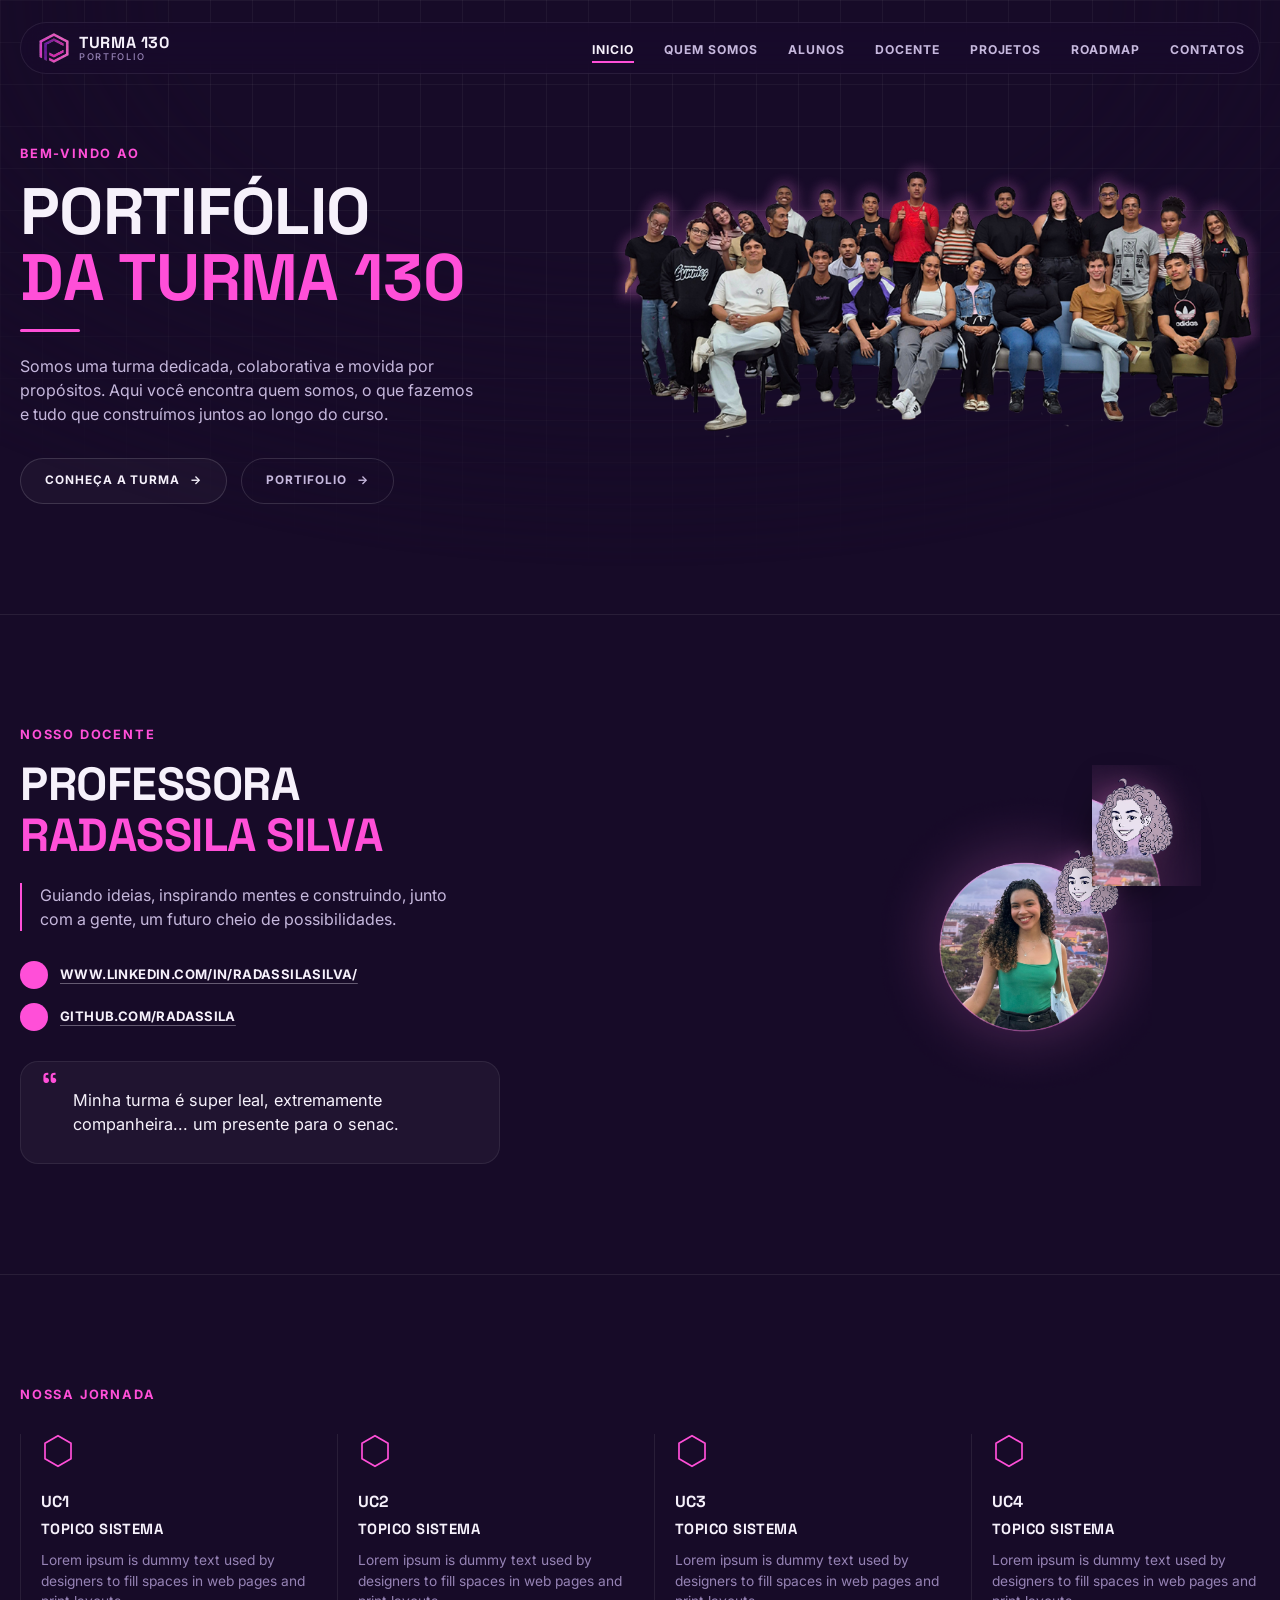
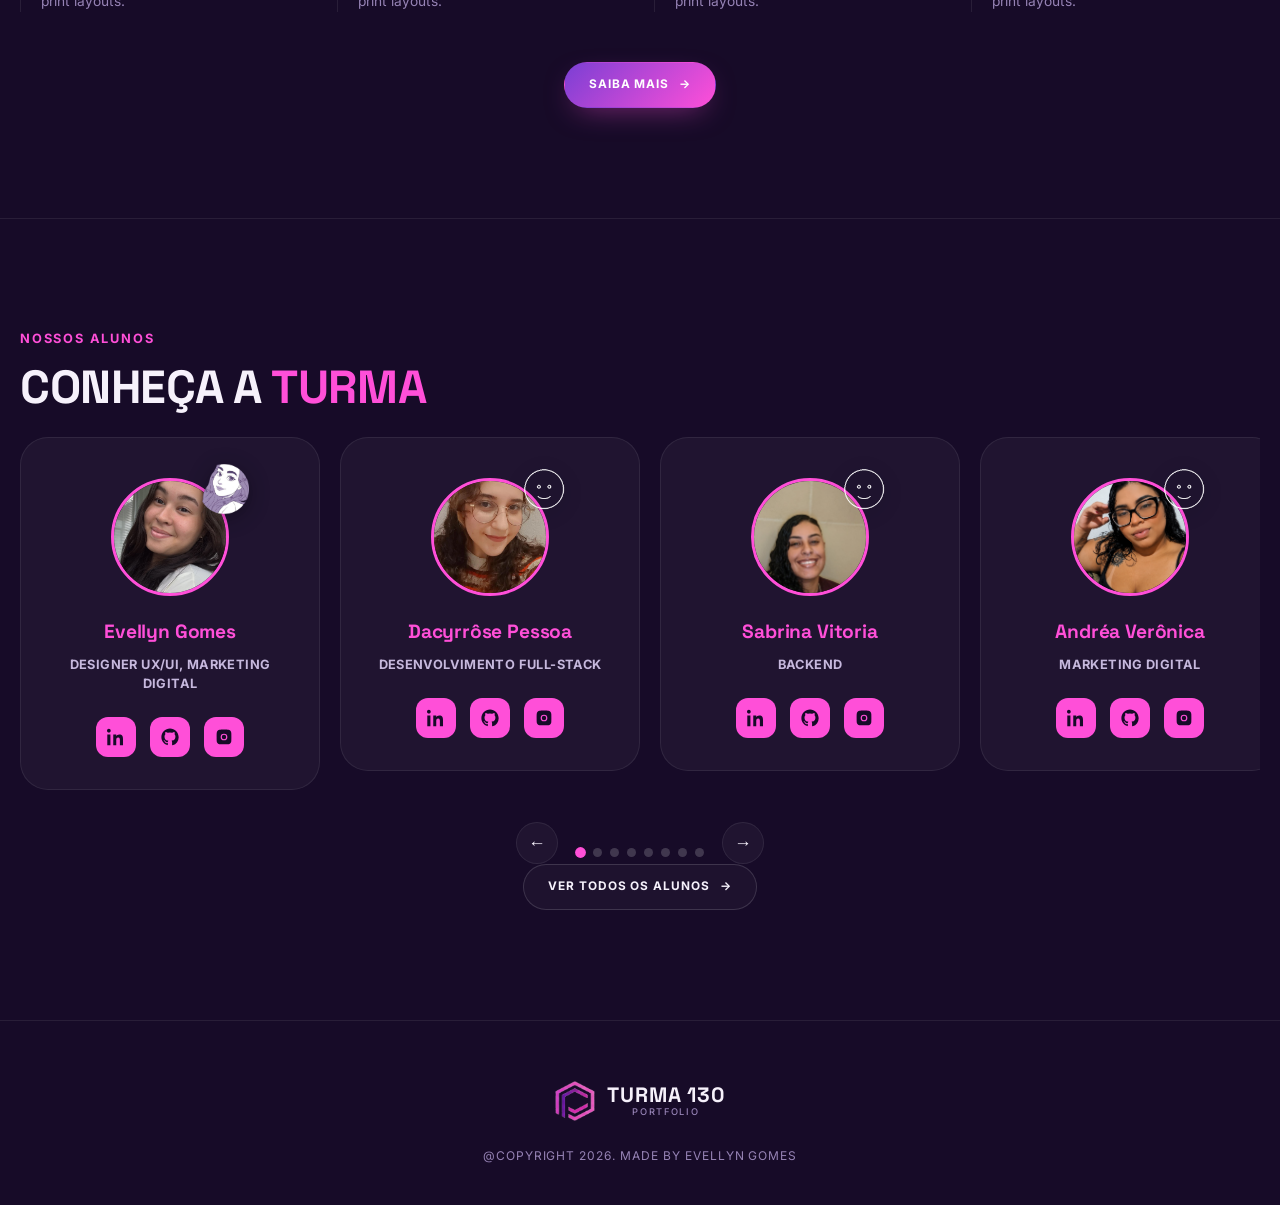
==== commit 9ed48d9b: "Atualização do lider, pos codigo de Andrea" ====
--- a/Portifolio_Senac_130/index.html
+++ b/Portifolio_Senac_130/index.html
@@ -26,10 +26,10 @@
       <li><a href="index.html">INICIO</a></li>
       <li><a href="quem-somos.html">QUEM SOMOS</a></li>
       <li><a href="alunos.html">ALUNOS</a></li>
-      <li><a href="docente.html">DOCENTE</a></li>
-      <li><a href="projetos.html">PROJETOS</a></li>
-      <li><a href="roadmap.html">ROADMAP</a></li>
-      <li><a href="contatos.html">CONTATOS</a></li>
+      <li><a href="404.html">DOCENTE</a></li>
+      <li><a href="404.html">PROJETOS</a></li>
+      <li><a href="404.html">ROADMAP</a></li>
+      <li><a href="404.html">CONTATOS</a></li>
     </ul>
   </nav>
 </header>
@@ -167,7 +167,7 @@
         <div class="aluno-card aluno-card-clickable" id="dacyrrose-pessoa" data-href="alunos.html#dacyrrose-pessoa" data-categorias="desenvolvimento" data-nome="dacyrrôse pessoa" tabindex="0">
           <div class="aluno-media">
             <!-- FOTO do aluno: troque o arquivo em assets/alunos/, mantendo este mesmo nome -->
-            <img class="aluno-foto" src="assets/alunos/dacyrrose-pessoa-foto.png" alt="Foto de Dacyrrôse Pessoa">
+            <img class="aluno-foto" src="assets/alunos/dacyrrose-melo-foto.png" alt="Foto de Dacyrrôse Pessoa">
             <!-- EMOJI/desenho do aluno: troque o arquivo em assets/alunos/, mantendo este mesmo nome -->
             <img class="aluno-emoji" src="assets/alunos/dacyrrose-pessoa-emoji.png" alt="">
           </div>
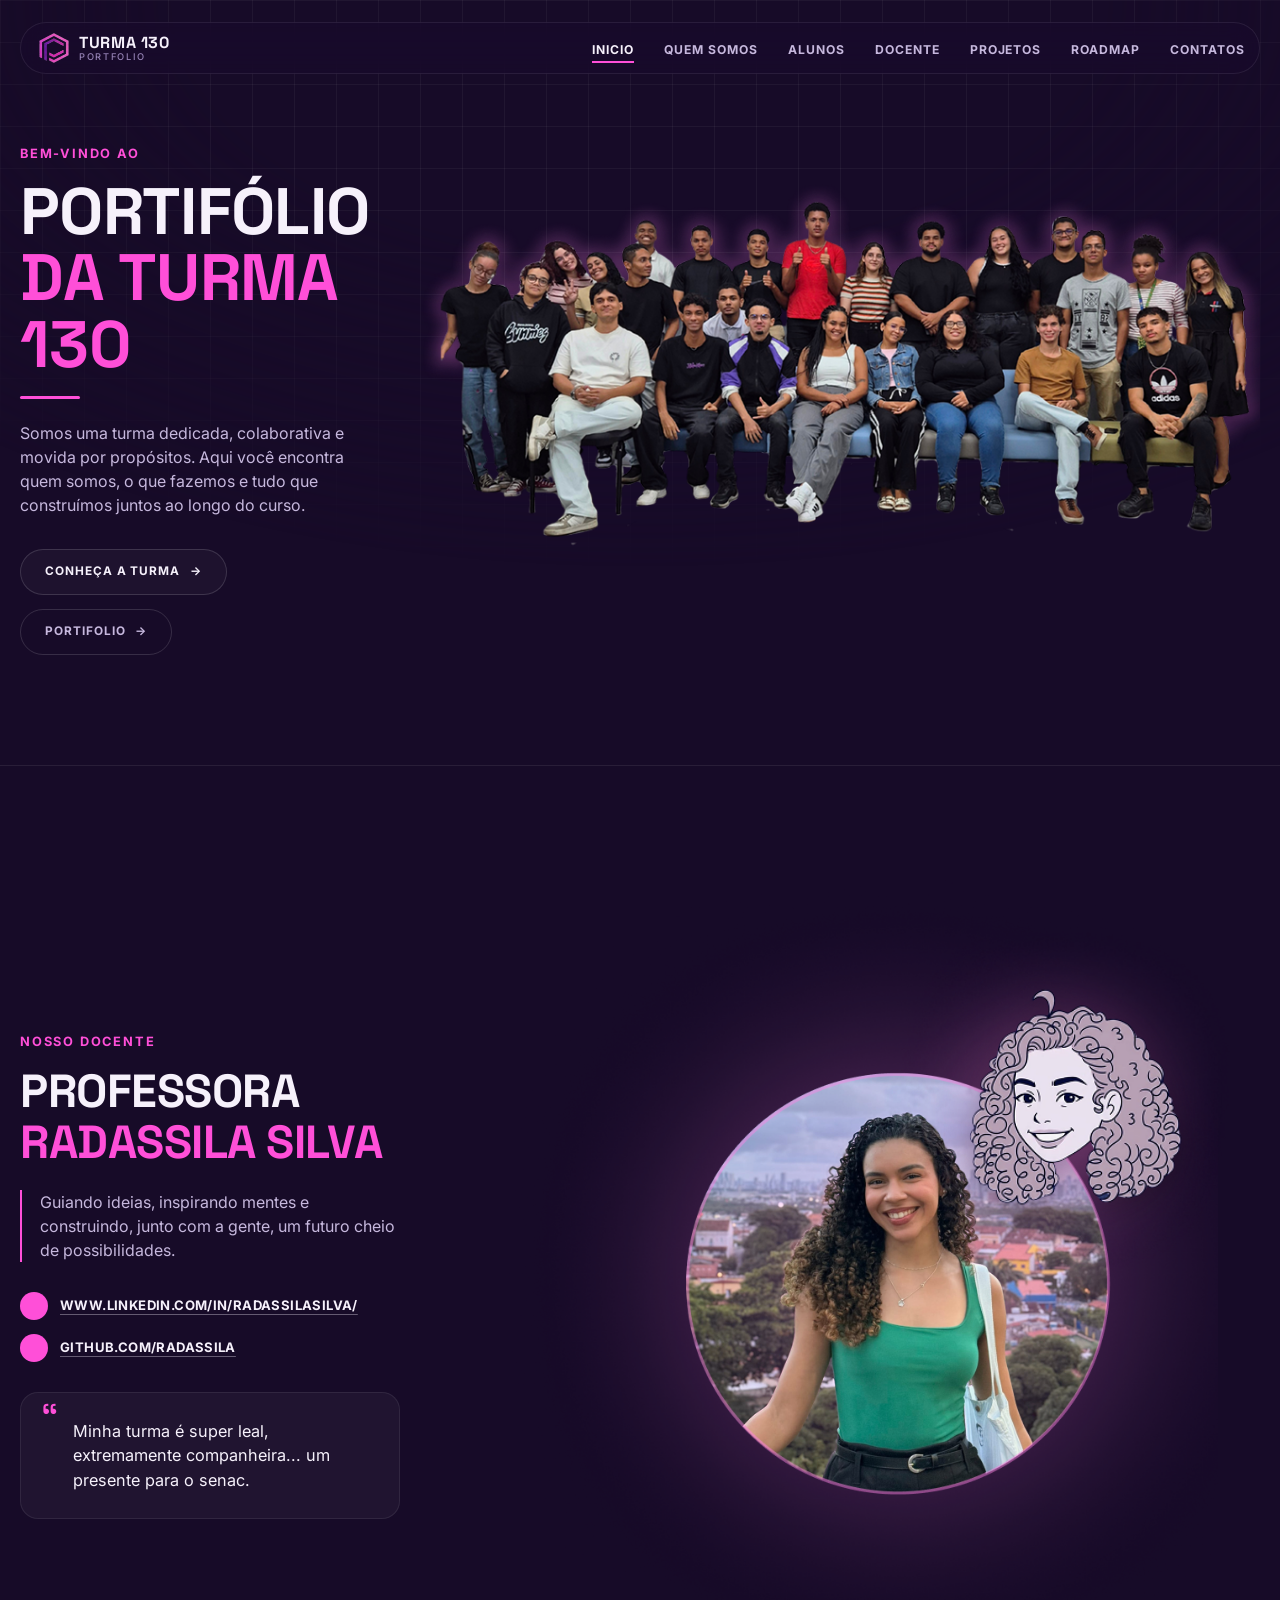
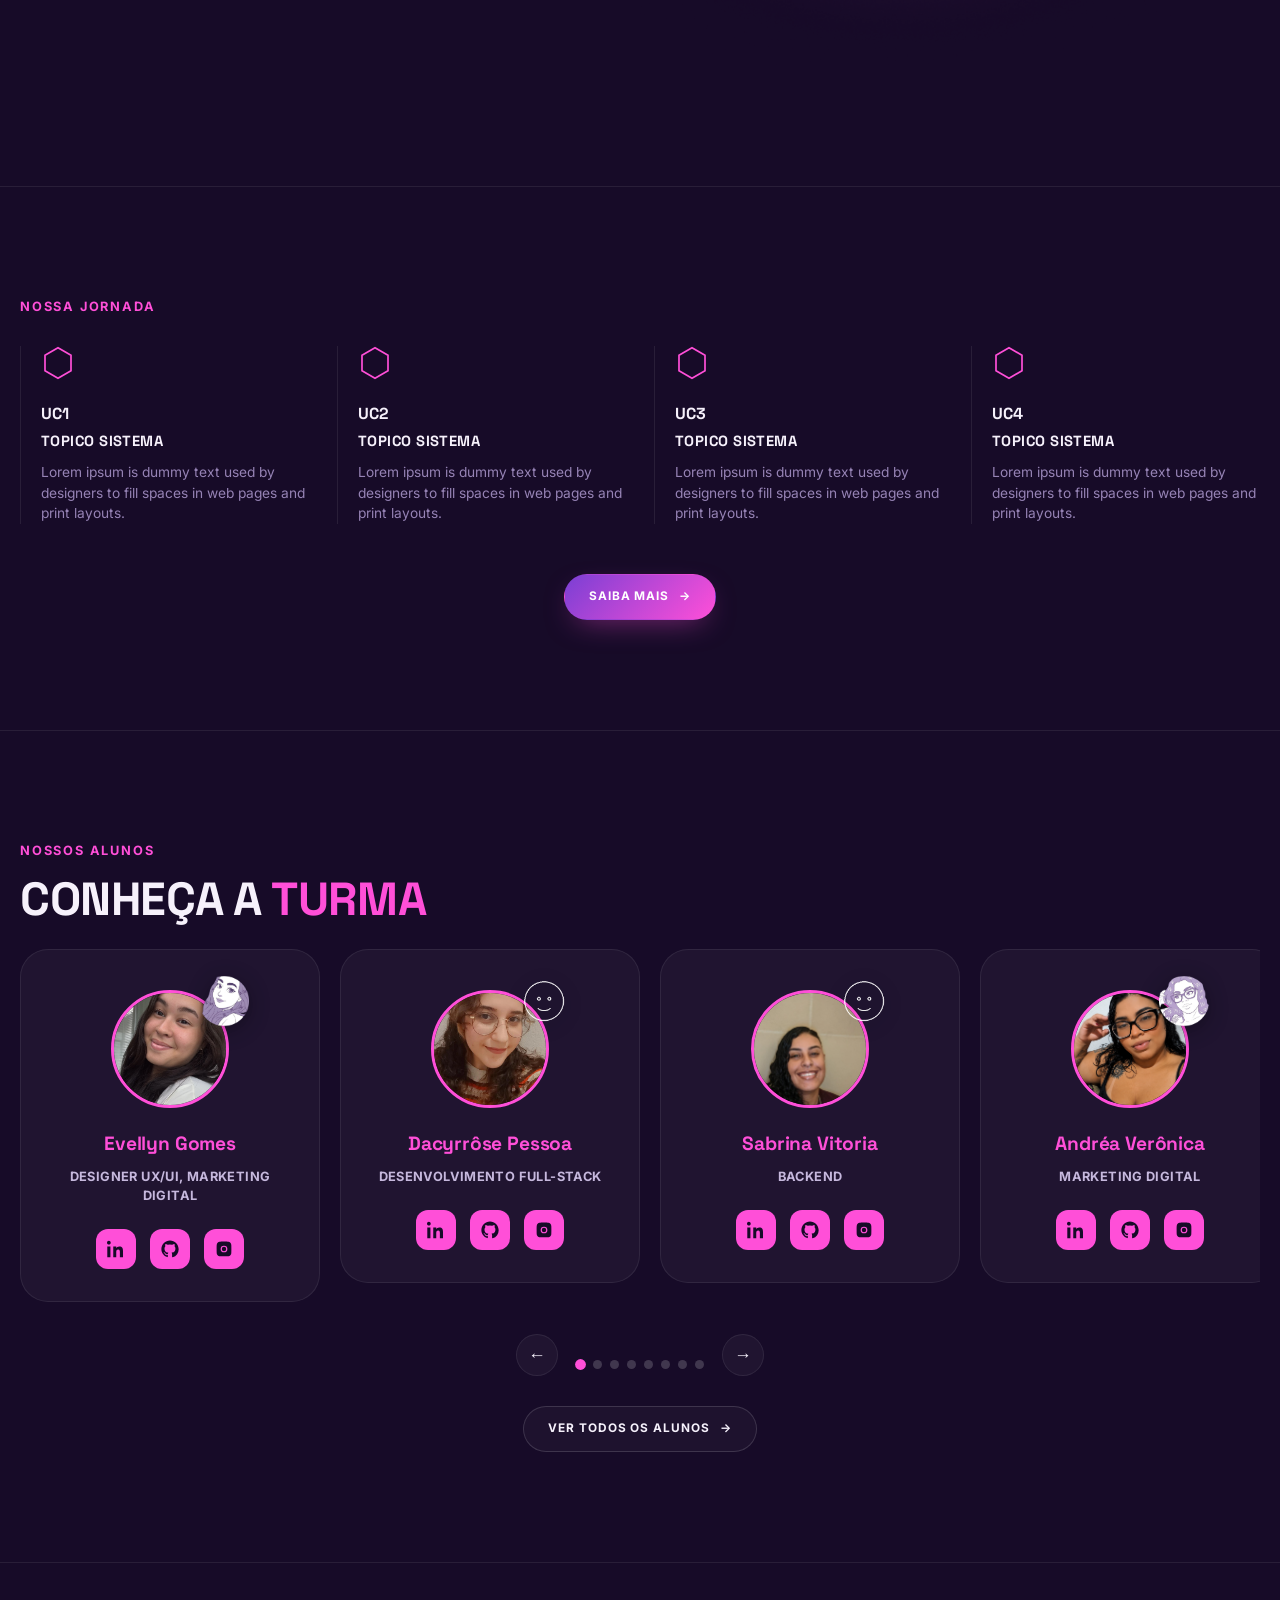
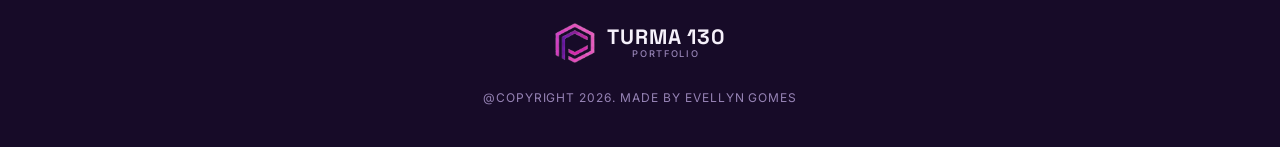
==== commit 247fe74a: "Atualização do lider" ====
--- a/Portifolio_Senac_130/index.html
+++ b/Portifolio_Senac_130/index.html
@@ -157,8 +157,8 @@
           <p class="aluno-cargo">Designer UX/UI, Marketing Digital</p>
           <!-- Links do aluno: troque o endereço dentro das aspas de cada href -->
           <div class="aluno-social">
-            <a href="COLOQUE_O_LINK_DO_LINKEDIN_AQUI" target="_blank" rel="noopener" aria-label="LinkedIn de Evellyn Gomes"><svg viewBox="0 0 24 24" fill="currentColor"><path d="M4.98 3.5C4.98 4.88 3.87 6 2.5 6S0 4.88 0 3.5 1.11 1 2.48 1 4.98 2.12 4.98 3.5zM.4 8.75h4.16V23H.4V8.75zM8.34 8.75h3.99v1.95h.06c.56-1.02 1.92-2.1 3.95-2.1 4.22 0 5 2.7 5 6.22V23h-4.16v-6.75c0-1.61-.03-3.68-2.25-3.68-2.25 0-2.6 1.75-2.6 3.56V23H8.34V8.75z"/></svg></a>
-            <a href="COLOQUE_O_LINK_DO_GITHUB_AQUI" target="_blank" rel="noopener" aria-label="GitHub de Evellyn Gomes"><svg viewBox="0 0 24 24" fill="currentColor"><path d="M12 .5C5.73.5.5 5.74.5 12.03c0 5.03 3.27 9.3 7.8 10.8.57.1.78-.25.78-.55v-2.15c-3.17.69-3.84-1.36-3.84-1.36-.52-1.32-1.27-1.67-1.27-1.67-1.04-.71.08-.7.08-.7 1.15.08 1.75 1.18 1.75 1.18 1.02 1.75 2.68 1.25 3.34.96.1-.74.4-1.25.72-1.54-2.53-.29-5.19-1.27-5.19-5.63 0-1.24.44-2.26 1.17-3.05-.12-.29-.51-1.46.11-3.04 0 0 .96-.31 3.14 1.16a10.9 10.9 0 015.72 0c2.18-1.47 3.14-1.16 3.14-1.16.62 1.58.23 2.75.11 3.04.73.79 1.17 1.81 1.17 3.05 0 4.37-2.67 5.34-5.21 5.62.41.36.77 1.06.77 2.14v3.17c0 .3.21.66.79.55A10.53 10.53 0 0023.5 12.03C23.5 5.74 18.27.5 12 .5z"/></svg></a>
+            <a href="https://www.linkedin.com/in/evellynamélia" target="_blank" rel="noopener" aria-label="LinkedIn de Evellyn Gomes"><svg viewBox="0 0 24 24" fill="currentColor"><path d="M4.98 3.5C4.98 4.88 3.87 6 2.5 6S0 4.88 0 3.5 1.11 1 2.48 1 4.98 2.12 4.98 3.5zM.4 8.75h4.16V23H.4V8.75zM8.34 8.75h3.99v1.95h.06c.56-1.02 1.92-2.1 3.95-2.1 4.22 0 5 2.7 5 6.22V23h-4.16v-6.75c0-1.61-.03-3.68-2.25-3.68-2.25 0-2.6 1.75-2.6 3.56V23H8.34V8.75z"/></svg></a>
+            <a href="https://github.com/evellynamelia" target="_blank" rel="noopener" aria-label="GitHub de Evellyn Gomes"><svg viewBox="0 0 24 24" fill="currentColor"><path d="M12 .5C5.73.5.5 5.74.5 12.03c0 5.03 3.27 9.3 7.8 10.8.57.1.78-.25.78-.55v-2.15c-3.17.69-3.84-1.36-3.84-1.36-.52-1.32-1.27-1.67-1.27-1.67-1.04-.71.08-.7.08-.7 1.15.08 1.75 1.18 1.75 1.18 1.02 1.75 2.68 1.25 3.34.96.1-.74.4-1.25.72-1.54-2.53-.29-5.19-1.27-5.19-5.63 0-1.24.44-2.26 1.17-3.05-.12-.29-.51-1.46.11-3.04 0 0 .96-.31 3.14 1.16a10.9 10.9 0 015.72 0c2.18-1.47 3.14-1.16 3.14-1.16.62 1.58.23 2.75.11 3.04.73.79 1.17 1.81 1.17 3.05 0 4.37-2.67 5.34-5.21 5.62.41.36.77 1.06.77 2.14v3.17c0 .3.21.66.79.55A10.53 10.53 0 0023.5 12.03C23.5 5.74 18.27.5 12 .5z"/></svg></a>
             <a href="COLOQUE_O_LINK_DO_INSTAGRAM_AQUI" target="_blank" rel="noopener" aria-label="Instagram de Evellyn Gomes"><svg viewBox="0 0 24 24" fill="currentColor"><path d="M12 2.16c3.2 0 3.58.01 4.85.07 1.17.05 1.8.24 2.23.41.56.21.96.47 1.38.89.42.42.68.82.89 1.38.17.42.36 1.06.41 2.23.06 1.27.07 1.65.07 4.85s-.01 3.58-.07 4.85c-.05 1.17-.24 1.8-.41 2.23-.21.56-.47.96-.89 1.38-.42.42-.82.68-1.38.89-.42.17-1.06.36-2.23.41-1.27.06-1.65.07-4.85.07s-3.58-.01-4.85-.07c-1.17-.05-1.8-.24-2.23-.41a3.72 3.72 0 01-1.38-.89 3.72 3.72 0 01-.89-1.38c-.17-.42-.36-1.06-.41-2.23-.06-1.27-.07-1.65-.07-4.85s.01-3.58.07-4.85c.05-1.17.24-1.8.41-2.23.21-.56.47-.96.89-1.38.42-.42.82-.68 1.38-.89.42-.17 1.06-.36 2.23-.41C8.42 2.17 8.8 2.16 12 2.16zm0 5.35a4.49 4.49 0 100 8.98 4.49 4.49 0 000-8.98zm0 7.41a2.92 2.92 0 110-5.84 2.92 2.92 0 010 5.84zm5.72-7.59a1.05 1.05 0 11-2.1 0 1.05 1.05 0 012.1 0z"/></svg></a>
           </div>
         </div>
@@ -175,8 +175,8 @@
           <p class="aluno-cargo">Desenvolvimento Full-Stack</p>
           <!-- Links do aluno: troque o endereço dentro das aspas de cada href -->
           <div class="aluno-social">
-            <a href="COLOQUE_O_LINK_DO_LINKEDIN_AQUI" target="_blank" rel="noopener" aria-label="LinkedIn de Dacyrrôse Pessoa"><svg viewBox="0 0 24 24" fill="currentColor"><path d="M4.98 3.5C4.98 4.88 3.87 6 2.5 6S0 4.88 0 3.5 1.11 1 2.48 1 4.98 2.12 4.98 3.5zM.4 8.75h4.16V23H.4V8.75zM8.34 8.75h3.99v1.95h.06c.56-1.02 1.92-2.1 3.95-2.1 4.22 0 5 2.7 5 6.22V23h-4.16v-6.75c0-1.61-.03-3.68-2.25-3.68-2.25 0-2.6 1.75-2.6 3.56V23H8.34V8.75z"/></svg></a>
-            <a href="COLOQUE_O_LINK_DO_GITHUB_AQUI" target="_blank" rel="noopener" aria-label="GitHub de Dacyrrôse Pessoa"><svg viewBox="0 0 24 24" fill="currentColor"><path d="M12 .5C5.73.5.5 5.74.5 12.03c0 5.03 3.27 9.3 7.8 10.8.57.1.78-.25.78-.55v-2.15c-3.17.69-3.84-1.36-3.84-1.36-.52-1.32-1.27-1.67-1.27-1.67-1.04-.71.08-.7.08-.7 1.15.08 1.75 1.18 1.75 1.18 1.02 1.75 2.68 1.25 3.34.96.1-.74.4-1.25.72-1.54-2.53-.29-5.19-1.27-5.19-5.63 0-1.24.44-2.26 1.17-3.05-.12-.29-.51-1.46.11-3.04 0 0 .96-.31 3.14 1.16a10.9 10.9 0 015.72 0c2.18-1.47 3.14-1.16 3.14-1.16.62 1.58.23 2.75.11 3.04.73.79 1.17 1.81 1.17 3.05 0 4.37-2.67 5.34-5.21 5.62.41.36.77 1.06.77 2.14v3.17c0 .3.21.66.79.55A10.53 10.53 0 0023.5 12.03C23.5 5.74 18.27.5 12 .5z"/></svg></a>
+            <a href="https://www.linkedin.com/in/dacyrrose-melo/" target="_blank" rel="noopener" aria-label="LinkedIn de Dacyrrôse Pessoa"><svg viewBox="0 0 24 24" fill="currentColor"><path d="M4.98 3.5C4.98 4.88 3.87 6 2.5 6S0 4.88 0 3.5 1.11 1 2.48 1 4.98 2.12 4.98 3.5zM.4 8.75h4.16V23H.4V8.75zM8.34 8.75h3.99v1.95h.06c.56-1.02 1.92-2.1 3.95-2.1 4.22 0 5 2.7 5 6.22V23h-4.16v-6.75c0-1.61-.03-3.68-2.25-3.68-2.25 0-2.6 1.75-2.6 3.56V23H8.34V8.75z"/></svg></a>
+            <a href="https://github.com/Myoui-sys" target="_blank" rel="noopener" aria-label="GitHub de Dacyrrôse Pessoa"><svg viewBox="0 0 24 24" fill="currentColor"><path d="M12 .5C5.73.5.5 5.74.5 12.03c0 5.03 3.27 9.3 7.8 10.8.57.1.78-.25.78-.55v-2.15c-3.17.69-3.84-1.36-3.84-1.36-.52-1.32-1.27-1.67-1.27-1.67-1.04-.71.08-.7.08-.7 1.15.08 1.75 1.18 1.75 1.18 1.02 1.75 2.68 1.25 3.34.96.1-.74.4-1.25.72-1.54-2.53-.29-5.19-1.27-5.19-5.63 0-1.24.44-2.26 1.17-3.05-.12-.29-.51-1.46.11-3.04 0 0 .96-.31 3.14 1.16a10.9 10.9 0 015.72 0c2.18-1.47 3.14-1.16 3.14-1.16.62 1.58.23 2.75.11 3.04.73.79 1.17 1.81 1.17 3.05 0 4.37-2.67 5.34-5.21 5.62.41.36.77 1.06.77 2.14v3.17c0 .3.21.66.79.55A10.53 10.53 0 0023.5 12.03C23.5 5.74 18.27.5 12 .5z"/></svg></a>
             <a href="COLOQUE_O_LINK_DO_INSTAGRAM_AQUI" target="_blank" rel="noopener" aria-label="Instagram de Dacyrrôse Pessoa"><svg viewBox="0 0 24 24" fill="currentColor"><path d="M12 2.16c3.2 0 3.58.01 4.85.07 1.17.05 1.8.24 2.23.41.56.21.96.47 1.38.89.42.42.68.82.89 1.38.17.42.36 1.06.41 2.23.06 1.27.07 1.65.07 4.85s-.01 3.58-.07 4.85c-.05 1.17-.24 1.8-.41 2.23-.21.56-.47.96-.89 1.38-.42.42-.82.68-1.38.89-.42.17-1.06.36-2.23.41-1.27.06-1.65.07-4.85.07s-3.58-.01-4.85-.07c-1.17-.05-1.8-.24-2.23-.41a3.72 3.72 0 01-1.38-.89 3.72 3.72 0 01-.89-1.38c-.17-.42-.36-1.06-.41-2.23-.06-1.27-.07-1.65-.07-4.85s.01-3.58.07-4.85c.05-1.17.24-1.8.41-2.23.21-.56.47-.96.89-1.38.42-.42.82-.68 1.38-.89.42-.17 1.06-.36 2.23-.41C8.42 2.17 8.8 2.16 12 2.16zm0 5.35a4.49 4.49 0 100 8.98 4.49 4.49 0 000-8.98zm0 7.41a2.92 2.92 0 110-5.84 2.92 2.92 0 010 5.84zm5.72-7.59a1.05 1.05 0 11-2.1 0 1.05 1.05 0 012.1 0z"/></svg></a>
           </div>
         </div>
@@ -193,8 +193,8 @@
           <p class="aluno-cargo">Backend</p>
           <!-- Links do aluno: troque o endereço dentro das aspas de cada href -->
           <div class="aluno-social">
-            <a href="COLOQUE_O_LINK_DO_LINKEDIN_AQUI" target="_blank" rel="noopener" aria-label="LinkedIn de Sabrina Vitoria"><svg viewBox="0 0 24 24" fill="currentColor"><path d="M4.98 3.5C4.98 4.88 3.87 6 2.5 6S0 4.88 0 3.5 1.11 1 2.48 1 4.98 2.12 4.98 3.5zM.4 8.75h4.16V23H.4V8.75zM8.34 8.75h3.99v1.95h.06c.56-1.02 1.92-2.1 3.95-2.1 4.22 0 5 2.7 5 6.22V23h-4.16v-6.75c0-1.61-.03-3.68-2.25-3.68-2.25 0-2.6 1.75-2.6 3.56V23H8.34V8.75z"/></svg></a>
-            <a href="COLOQUE_O_LINK_DO_GITHUB_AQUI" target="_blank" rel="noopener" aria-label="GitHub de Sabrina Vitoria"><svg viewBox="0 0 24 24" fill="currentColor"><path d="M12 .5C5.73.5.5 5.74.5 12.03c0 5.03 3.27 9.3 7.8 10.8.57.1.78-.25.78-.55v-2.15c-3.17.69-3.84-1.36-3.84-1.36-.52-1.32-1.27-1.67-1.27-1.67-1.04-.71.08-.7.08-.7 1.15.08 1.75 1.18 1.75 1.18 1.02 1.75 2.68 1.25 3.34.96.1-.74.4-1.25.72-1.54-2.53-.29-5.19-1.27-5.19-5.63 0-1.24.44-2.26 1.17-3.05-.12-.29-.51-1.46.11-3.04 0 0 .96-.31 3.14 1.16a10.9 10.9 0 015.72 0c2.18-1.47 3.14-1.16 3.14-1.16.62 1.58.23 2.75.11 3.04.73.79 1.17 1.81 1.17 3.05 0 4.37-2.67 5.34-5.21 5.62.41.36.77 1.06.77 2.14v3.17c0 .3.21.66.79.55A10.53 10.53 0 0023.5 12.03C23.5 5.74 18.27.5 12 .5z"/></svg></a>
+            <a href=" https://www.linkedin.com/in/sabrina-nascimento-4840a8234/ " target="_blank" rel="noopener" aria-label="LinkedIn de Sabrina Vitoria"><svg viewBox="0 0 24 24" fill="currentColor"><path d="M4.98 3.5C4.98 4.88 3.87 6 2.5 6S0 4.88 0 3.5 1.11 1 2.48 1 4.98 2.12 4.98 3.5zM.4 8.75h4.16V23H.4V8.75zM8.34 8.75h3.99v1.95h.06c.56-1.02 1.92-2.1 3.95-2.1 4.22 0 5 2.7 5 6.22V23h-4.16v-6.75c0-1.61-.03-3.68-2.25-3.68-2.25 0-2.6 1.75-2.6 3.56V23H8.34V8.75z"/></svg></a>
+            <a href="https://github.com/Sabrinabrr" target="_blank" rel="noopener" aria-label="GitHub de Sabrina Vitoria"><svg viewBox="0 0 24 24" fill="currentColor"><path d="M12 .5C5.73.5.5 5.74.5 12.03c0 5.03 3.27 9.3 7.8 10.8.57.1.78-.25.78-.55v-2.15c-3.17.69-3.84-1.36-3.84-1.36-.52-1.32-1.27-1.67-1.27-1.67-1.04-.71.08-.7.08-.7 1.15.08 1.75 1.18 1.75 1.18 1.02 1.75 2.68 1.25 3.34.96.1-.74.4-1.25.72-1.54-2.53-.29-5.19-1.27-5.19-5.63 0-1.24.44-2.26 1.17-3.05-.12-.29-.51-1.46.11-3.04 0 0 .96-.31 3.14 1.16a10.9 10.9 0 015.72 0c2.18-1.47 3.14-1.16 3.14-1.16.62 1.58.23 2.75.11 3.04.73.79 1.17 1.81 1.17 3.05 0 4.37-2.67 5.34-5.21 5.62.41.36.77 1.06.77 2.14v3.17c0 .3.21.66.79.55A10.53 10.53 0 0023.5 12.03C23.5 5.74 18.27.5 12 .5z"/></svg></a>
             <a href="COLOQUE_O_LINK_DO_INSTAGRAM_AQUI" target="_blank" rel="noopener" aria-label="Instagram de Sabrina Vitoria"><svg viewBox="0 0 24 24" fill="currentColor"><path d="M12 2.16c3.2 0 3.58.01 4.85.07 1.17.05 1.8.24 2.23.41.56.21.96.47 1.38.89.42.42.68.82.89 1.38.17.42.36 1.06.41 2.23.06 1.27.07 1.65.07 4.85s-.01 3.58-.07 4.85c-.05 1.17-.24 1.8-.41 2.23-.21.56-.47.96-.89 1.38-.42.42-.82.68-1.38.89-.42.17-1.06.36-2.23.41-1.27.06-1.65.07-4.85.07s-3.58-.01-4.85-.07c-1.17-.05-1.8-.24-2.23-.41a3.72 3.72 0 01-1.38-.89 3.72 3.72 0 01-.89-1.38c-.17-.42-.36-1.06-.41-2.23-.06-1.27-.07-1.65-.07-4.85s.01-3.58.07-4.85c.05-1.17.24-1.8.41-2.23.21-.56.47-.96.89-1.38.42-.42.82-.68 1.38-.89.42-.17 1.06-.36 2.23-.41C8.42 2.17 8.8 2.16 12 2.16zm0 5.35a4.49 4.49 0 100 8.98 4.49 4.49 0 000-8.98zm0 7.41a2.92 2.92 0 110-5.84 2.92 2.92 0 010 5.84zm5.72-7.59a1.05 1.05 0 11-2.1 0 1.05 1.05 0 012.1 0z"/></svg></a>
           </div>
         </div>
@@ -211,8 +211,8 @@
           <p class="aluno-cargo">Marketing Digital</p>
           <!-- Links do aluno: troque o endereço dentro das aspas de cada href -->
           <div class="aluno-social">
-            <a href="COLOQUE_O_LINK_DO_LINKEDIN_AQUI" target="_blank" rel="noopener" aria-label="LinkedIn de Andréa Verônica"><svg viewBox="0 0 24 24" fill="currentColor"><path d="M4.98 3.5C4.98 4.88 3.87 6 2.5 6S0 4.88 0 3.5 1.11 1 2.48 1 4.98 2.12 4.98 3.5zM.4 8.75h4.16V23H.4V8.75zM8.34 8.75h3.99v1.95h.06c.56-1.02 1.92-2.1 3.95-2.1 4.22 0 5 2.7 5 6.22V23h-4.16v-6.75c0-1.61-.03-3.68-2.25-3.68-2.25 0-2.6 1.75-2.6 3.56V23H8.34V8.75z"/></svg></a>
-            <a href="COLOQUE_O_LINK_DO_GITHUB_AQUI" target="_blank" rel="noopener" aria-label="GitHub de Andréa Verônica"><svg viewBox="0 0 24 24" fill="currentColor"><path d="M12 .5C5.73.5.5 5.74.5 12.03c0 5.03 3.27 9.3 7.8 10.8.57.1.78-.25.78-.55v-2.15c-3.17.69-3.84-1.36-3.84-1.36-.52-1.32-1.27-1.67-1.27-1.67-1.04-.71.08-.7.08-.7 1.15.08 1.75 1.18 1.75 1.18 1.02 1.75 2.68 1.25 3.34.96.1-.74.4-1.25.72-1.54-2.53-.29-5.19-1.27-5.19-5.63 0-1.24.44-2.26 1.17-3.05-.12-.29-.51-1.46.11-3.04 0 0 .96-.31 3.14 1.16a10.9 10.9 0 015.72 0c2.18-1.47 3.14-1.16 3.14-1.16.62 1.58.23 2.75.11 3.04.73.79 1.17 1.81 1.17 3.05 0 4.37-2.67 5.34-5.21 5.62.41.36.77 1.06.77 2.14v3.17c0 .3.21.66.79.55A10.53 10.53 0 0023.5 12.03C23.5 5.74 18.27.5 12 .5z"/></svg></a>
+            <a href="https://www.linkedin.com/in/andreaa-veronica-29167a301/" target="_blank" rel="noopener" aria-label="LinkedIn de Andréa Verônica"><svg viewBox="0 0 24 24" fill="currentColor"><path d="M4.98 3.5C4.98 4.88 3.87 6 2.5 6S0 4.88 0 3.5 1.11 1 2.48 1 4.98 2.12 4.98 3.5zM.4 8.75h4.16V23H.4V8.75zM8.34 8.75h3.99v1.95h.06c.56-1.02 1.92-2.1 3.95-2.1 4.22 0 5 2.7 5 6.22V23h-4.16v-6.75c0-1.61-.03-3.68-2.25-3.68-2.25 0-2.6 1.75-2.6 3.56V23H8.34V8.75z"/></svg></a>
+            <a href="https://github.com/andreaveronica20003-source" target="_blank" rel="noopener" aria-label="GitHub de Andréa Verônica"><svg viewBox="0 0 24 24" fill="currentColor"><path d="M12 .5C5.73.5.5 5.74.5 12.03c0 5.03 3.27 9.3 7.8 10.8.57.1.78-.25.78-.55v-2.15c-3.17.69-3.84-1.36-3.84-1.36-.52-1.32-1.27-1.67-1.27-1.67-1.04-.71.08-.7.08-.7 1.15.08 1.75 1.18 1.75 1.18 1.02 1.75 2.68 1.25 3.34.96.1-.74.4-1.25.72-1.54-2.53-.29-5.19-1.27-5.19-5.63 0-1.24.44-2.26 1.17-3.05-.12-.29-.51-1.46.11-3.04 0 0 .96-.31 3.14 1.16a10.9 10.9 0 015.72 0c2.18-1.47 3.14-1.16 3.14-1.16.62 1.58.23 2.75.11 3.04.73.79 1.17 1.81 1.17 3.05 0 4.37-2.67 5.34-5.21 5.62.41.36.77 1.06.77 2.14v3.17c0 .3.21.66.79.55A10.53 10.53 0 0023.5 12.03C23.5 5.74 18.27.5 12 .5z"/></svg></a>
             <a href="COLOQUE_O_LINK_DO_INSTAGRAM_AQUI" target="_blank" rel="noopener" aria-label="Instagram de Andréa Verônica"><svg viewBox="0 0 24 24" fill="currentColor"><path d="M12 2.16c3.2 0 3.58.01 4.85.07 1.17.05 1.8.24 2.23.41.56.21.96.47 1.38.89.42.42.68.82.89 1.38.17.42.36 1.06.41 2.23.06 1.27.07 1.65.07 4.85s-.01 3.58-.07 4.85c-.05 1.17-.24 1.8-.41 2.23-.21.56-.47.96-.89 1.38-.42.42-.82.68-1.38.89-.42.17-1.06.36-2.23.41-1.27.06-1.65.07-4.85.07s-3.58-.01-4.85-.07c-1.17-.05-1.8-.24-2.23-.41a3.72 3.72 0 01-1.38-.89 3.72 3.72 0 01-.89-1.38c-.17-.42-.36-1.06-.41-2.23-.06-1.27-.07-1.65-.07-4.85s.01-3.58.07-4.85c.05-1.17.24-1.8.41-2.23.21-.56.47-.96.89-1.38.42-.42.82-.68 1.38-.89.42-.17 1.06-.36 2.23-.41C8.42 2.17 8.8 2.16 12 2.16zm0 5.35a4.49 4.49 0 100 8.98 4.49 4.49 0 000-8.98zm0 7.41a2.92 2.92 0 110-5.84 2.92 2.92 0 010 5.84zm5.72-7.59a1.05 1.05 0 11-2.1 0 1.05 1.05 0 012.1 0z"/></svg></a>
           </div>
         </div>
@@ -229,7 +229,7 @@
           <p class="aluno-cargo">Desenvolvimento Full-Stack</p>
           <!-- Links do aluno: troque o endereço dentro das aspas de cada href -->
           <div class="aluno-social">
-            <a href="COLOQUE_O_LINK_DO_LINKEDIN_AQUI" target="_blank" rel="noopener" aria-label="LinkedIn de Lucas Leite"><svg viewBox="0 0 24 24" fill="currentColor"><path d="M4.98 3.5C4.98 4.88 3.87 6 2.5 6S0 4.88 0 3.5 1.11 1 2.48 1 4.98 2.12 4.98 3.5zM.4 8.75h4.16V23H.4V8.75zM8.34 8.75h3.99v1.95h.06c.56-1.02 1.92-2.1 3.95-2.1 4.22 0 5 2.7 5 6.22V23h-4.16v-6.75c0-1.61-.03-3.68-2.25-3.68-2.25 0-2.6 1.75-2.6 3.56V23H8.34V8.75z"/></svg></a>
+            <a href="www.linkedin.com/in/lucas-andrade21" target="_blank" rel="noopener" aria-label="LinkedIn de Lucas Leite"><svg viewBox="0 0 24 24" fill="currentColor"><path d="M4.98 3.5C4.98 4.88 3.87 6 2.5 6S0 4.88 0 3.5 1.11 1 2.48 1 4.98 2.12 4.98 3.5zM.4 8.75h4.16V23H.4V8.75zM8.34 8.75h3.99v1.95h.06c.56-1.02 1.92-2.1 3.95-2.1 4.22 0 5 2.7 5 6.22V23h-4.16v-6.75c0-1.61-.03-3.68-2.25-3.68-2.25 0-2.6 1.75-2.6 3.56V23H8.34V8.75z"/></svg></a>
             <a href="COLOQUE_O_LINK_DO_GITHUB_AQUI" target="_blank" rel="noopener" aria-label="GitHub de Lucas Leite"><svg viewBox="0 0 24 24" fill="currentColor"><path d="M12 .5C5.73.5.5 5.74.5 12.03c0 5.03 3.27 9.3 7.8 10.8.57.1.78-.25.78-.55v-2.15c-3.17.69-3.84-1.36-3.84-1.36-.52-1.32-1.27-1.67-1.27-1.67-1.04-.71.08-.7.08-.7 1.15.08 1.75 1.18 1.75 1.18 1.02 1.75 2.68 1.25 3.34.96.1-.74.4-1.25.72-1.54-2.53-.29-5.19-1.27-5.19-5.63 0-1.24.44-2.26 1.17-3.05-.12-.29-.51-1.46.11-3.04 0 0 .96-.31 3.14 1.16a10.9 10.9 0 015.72 0c2.18-1.47 3.14-1.16 3.14-1.16.62 1.58.23 2.75.11 3.04.73.79 1.17 1.81 1.17 3.05 0 4.37-2.67 5.34-5.21 5.62.41.36.77 1.06.77 2.14v3.17c0 .3.21.66.79.55A10.53 10.53 0 0023.5 12.03C23.5 5.74 18.27.5 12 .5z"/></svg></a>
             <a href="COLOQUE_O_LINK_DO_INSTAGRAM_AQUI" target="_blank" rel="noopener" aria-label="Instagram de Lucas Leite"><svg viewBox="0 0 24 24" fill="currentColor"><path d="M12 2.16c3.2 0 3.58.01 4.85.07 1.17.05 1.8.24 2.23.41.56.21.96.47 1.38.89.42.42.68.82.89 1.38.17.42.36 1.06.41 2.23.06 1.27.07 1.65.07 4.85s-.01 3.58-.07 4.85c-.05 1.17-.24 1.8-.41 2.23-.21.56-.47.96-.89 1.38-.42.42-.82.68-1.38.89-.42.17-1.06.36-2.23.41-1.27.06-1.65.07-4.85.07s-3.58-.01-4.85-.07c-1.17-.05-1.8-.24-2.23-.41a3.72 3.72 0 01-1.38-.89 3.72 3.72 0 01-.89-1.38c-.17-.42-.36-1.06-.41-2.23-.06-1.27-.07-1.65-.07-4.85s.01-3.58.07-4.85c.05-1.17.24-1.8.41-2.23.21-.56.47-.96.89-1.38.42-.42.82-.68 1.38-.89.42-.17 1.06-.36 2.23-.41C8.42 2.17 8.8 2.16 12 2.16zm0 5.35a4.49 4.49 0 100 8.98 4.49 4.49 0 000-8.98zm0 7.41a2.92 2.92 0 110-5.84 2.92 2.92 0 010 5.84zm5.72-7.59a1.05 1.05 0 11-2.1 0 1.05 1.05 0 012.1 0z"/></svg></a>
           </div>
@@ -247,7 +247,7 @@
           <p class="aluno-cargo">Front-End</p>
           <!-- Links do aluno: troque o endereço dentro das aspas de cada href -->
           <div class="aluno-social">
-            <a href="COLOQUE_O_LINK_DO_LINKEDIN_AQUI" target="_blank" rel="noopener" aria-label="LinkedIn de Maria Elisa"><svg viewBox="0 0 24 24" fill="currentColor"><path d="M4.98 3.5C4.98 4.88 3.87 6 2.5 6S0 4.88 0 3.5 1.11 1 2.48 1 4.98 2.12 4.98 3.5zM.4 8.75h4.16V23H.4V8.75zM8.34 8.75h3.99v1.95h.06c.56-1.02 1.92-2.1 3.95-2.1 4.22 0 5 2.7 5 6.22V23h-4.16v-6.75c0-1.61-.03-3.68-2.25-3.68-2.25 0-2.6 1.75-2.6 3.56V23H8.34V8.75z"/></svg></a>
+            <a href="https://www.linkedin.com/in/maria-elisa-andrade-7b36b83a1?utm_source=share_via&utm_content=profile&utm_medium=member_android" target="_blank" rel="noopener" aria-label="LinkedIn de Maria Elisa"><svg viewBox="0 0 24 24" fill="currentColor"><path d="M4.98 3.5C4.98 4.88 3.87 6 2.5 6S0 4.88 0 3.5 1.11 1 2.48 1 4.98 2.12 4.98 3.5zM.4 8.75h4.16V23H.4V8.75zM8.34 8.75h3.99v1.95h.06c.56-1.02 1.92-2.1 3.95-2.1 4.22 0 5 2.7 5 6.22V23h-4.16v-6.75c0-1.61-.03-3.68-2.25-3.68-2.25 0-2.6 1.75-2.6 3.56V23H8.34V8.75z"/></svg></a>
             <a href="COLOQUE_O_LINK_DO_GITHUB_AQUI" target="_blank" rel="noopener" aria-label="GitHub de Maria Elisa"><svg viewBox="0 0 24 24" fill="currentColor"><path d="M12 .5C5.73.5.5 5.74.5 12.03c0 5.03 3.27 9.3 7.8 10.8.57.1.78-.25.78-.55v-2.15c-3.17.69-3.84-1.36-3.84-1.36-.52-1.32-1.27-1.67-1.27-1.67-1.04-.71.08-.7.08-.7 1.15.08 1.75 1.18 1.75 1.18 1.02 1.75 2.68 1.25 3.34.96.1-.74.4-1.25.72-1.54-2.53-.29-5.19-1.27-5.19-5.63 0-1.24.44-2.26 1.17-3.05-.12-.29-.51-1.46.11-3.04 0 0 .96-.31 3.14 1.16a10.9 10.9 0 015.72 0c2.18-1.47 3.14-1.16 3.14-1.16.62 1.58.23 2.75.11 3.04.73.79 1.17 1.81 1.17 3.05 0 4.37-2.67 5.34-5.21 5.62.41.36.77 1.06.77 2.14v3.17c0 .3.21.66.79.55A10.53 10.53 0 0023.5 12.03C23.5 5.74 18.27.5 12 .5z"/></svg></a>
             <a href="COLOQUE_O_LINK_DO_INSTAGRAM_AQUI" target="_blank" rel="noopener" aria-label="Instagram de Maria Elisa"><svg viewBox="0 0 24 24" fill="currentColor"><path d="M12 2.16c3.2 0 3.58.01 4.85.07 1.17.05 1.8.24 2.23.41.56.21.96.47 1.38.89.42.42.68.82.89 1.38.17.42.36 1.06.41 2.23.06 1.27.07 1.65.07 4.85s-.01 3.58-.07 4.85c-.05 1.17-.24 1.8-.41 2.23-.21.56-.47.96-.89 1.38-.42.42-.82.68-1.38.89-.42.17-1.06.36-2.23.41-1.27.06-1.65.07-4.85.07s-3.58-.01-4.85-.07c-1.17-.05-1.8-.24-2.23-.41a3.72 3.72 0 01-1.38-.89 3.72 3.72 0 01-.89-1.38c-.17-.42-.36-1.06-.41-2.23-.06-1.27-.07-1.65-.07-4.85s.01-3.58.07-4.85c.05-1.17.24-1.8.41-2.23.21-.56.47-.96.89-1.38.42-.42.82-.68 1.38-.89.42-.17 1.06-.36 2.23-.41C8.42 2.17 8.8 2.16 12 2.16zm0 5.35a4.49 4.49 0 100 8.98 4.49 4.49 0 000-8.98zm0 7.41a2.92 2.92 0 110-5.84 2.92 2.92 0 010 5.84zm5.72-7.59a1.05 1.05 0 11-2.1 0 1.05 1.05 0 012.1 0z"/></svg></a>
           </div>
@@ -265,8 +265,8 @@
           <p class="aluno-cargo">Back-end Developer, Cybersegurança e Design</p>
           <!-- Links do aluno: troque o endereço dentro das aspas de cada href -->
           <div class="aluno-social">
-            <a href="COLOQUE_O_LINK_DO_LINKEDIN_AQUI" target="_blank" rel="noopener" aria-label="LinkedIn de Adrielly Alexandra"><svg viewBox="0 0 24 24" fill="currentColor"><path d="M4.98 3.5C4.98 4.88 3.87 6 2.5 6S0 4.88 0 3.5 1.11 1 2.48 1 4.98 2.12 4.98 3.5zM.4 8.75h4.16V23H.4V8.75zM8.34 8.75h3.99v1.95h.06c.56-1.02 1.92-2.1 3.95-2.1 4.22 0 5 2.7 5 6.22V23h-4.16v-6.75c0-1.61-.03-3.68-2.25-3.68-2.25 0-2.6 1.75-2.6 3.56V23H8.34V8.75z"/></svg></a>
-            <a href="COLOQUE_O_LINK_DO_GITHUB_AQUI" target="_blank" rel="noopener" aria-label="GitHub de Adrielly Alexandra"><svg viewBox="0 0 24 24" fill="currentColor"><path d="M12 .5C5.73.5.5 5.74.5 12.03c0 5.03 3.27 9.3 7.8 10.8.57.1.78-.25.78-.55v-2.15c-3.17.69-3.84-1.36-3.84-1.36-.52-1.32-1.27-1.67-1.27-1.67-1.04-.71.08-.7.08-.7 1.15.08 1.75 1.18 1.75 1.18 1.02 1.75 2.68 1.25 3.34.96.1-.74.4-1.25.72-1.54-2.53-.29-5.19-1.27-5.19-5.63 0-1.24.44-2.26 1.17-3.05-.12-.29-.51-1.46.11-3.04 0 0 .96-.31 3.14 1.16a10.9 10.9 0 015.72 0c2.18-1.47 3.14-1.16 3.14-1.16.62 1.58.23 2.75.11 3.04.73.79 1.17 1.81 1.17 3.05 0 4.37-2.67 5.34-5.21 5.62.41.36.77 1.06.77 2.14v3.17c0 .3.21.66.79.55A10.53 10.53 0 0023.5 12.03C23.5 5.74 18.27.5 12 .5z"/></svg></a>
+            <a href="https://www.linkedin.com/in/adriellyvelozotech/" target="_blank" rel="noopener" aria-label="LinkedIn de Adrielly Alexandra"><svg viewBox="0 0 24 24" fill="currentColor"><path d="M4.98 3.5C4.98 4.88 3.87 6 2.5 6S0 4.88 0 3.5 1.11 1 2.48 1 4.98 2.12 4.98 3.5zM.4 8.75h4.16V23H.4V8.75zM8.34 8.75h3.99v1.95h.06c.56-1.02 1.92-2.1 3.95-2.1 4.22 0 5 2.7 5 6.22V23h-4.16v-6.75c0-1.61-.03-3.68-2.25-3.68-2.25 0-2.6 1.75-2.6 3.56V23H8.34V8.75z"/></svg></a>
+            <a href="https://github.com/adriellyvelozotech" target="_blank" rel="noopener" aria-label="GitHub de Adrielly Alexandra"><svg viewBox="0 0 24 24" fill="currentColor"><path d="M12 .5C5.73.5.5 5.74.5 12.03c0 5.03 3.27 9.3 7.8 10.8.57.1.78-.25.78-.55v-2.15c-3.17.69-3.84-1.36-3.84-1.36-.52-1.32-1.27-1.67-1.27-1.67-1.04-.71.08-.7.08-.7 1.15.08 1.75 1.18 1.75 1.18 1.02 1.75 2.68 1.25 3.34.96.1-.74.4-1.25.72-1.54-2.53-.29-5.19-1.27-5.19-5.63 0-1.24.44-2.26 1.17-3.05-.12-.29-.51-1.46.11-3.04 0 0 .96-.31 3.14 1.16a10.9 10.9 0 015.72 0c2.18-1.47 3.14-1.16 3.14-1.16.62 1.58.23 2.75.11 3.04.73.79 1.17 1.81 1.17 3.05 0 4.37-2.67 5.34-5.21 5.62.41.36.77 1.06.77 2.14v3.17c0 .3.21.66.79.55A10.53 10.53 0 0023.5 12.03C23.5 5.74 18.27.5 12 .5z"/></svg></a>
             <a href="COLOQUE_O_LINK_DO_INSTAGRAM_AQUI" target="_blank" rel="noopener" aria-label="Instagram de Adrielly Alexandra"><svg viewBox="0 0 24 24" fill="currentColor"><path d="M12 2.16c3.2 0 3.58.01 4.85.07 1.17.05 1.8.24 2.23.41.56.21.96.47 1.38.89.42.42.68.82.89 1.38.17.42.36 1.06.41 2.23.06 1.27.07 1.65.07 4.85s-.01 3.58-.07 4.85c-.05 1.17-.24 1.8-.41 2.23-.21.56-.47.96-.89 1.38-.42.42-.82.68-1.38.89-.42.17-1.06.36-2.23.41-1.27.06-1.65.07-4.85.07s-3.58-.01-4.85-.07c-1.17-.05-1.8-.24-2.23-.41a3.72 3.72 0 01-1.38-.89 3.72 3.72 0 01-.89-1.38c-.17-.42-.36-1.06-.41-2.23-.06-1.27-.07-1.65-.07-4.85s.01-3.58.07-4.85c.05-1.17.24-1.8.41-2.23.21-.56.47-.96.89-1.38.42-.42.82-.68 1.38-.89.42-.17 1.06-.36 2.23-.41C8.42 2.17 8.8 2.16 12 2.16zm0 5.35a4.49 4.49 0 100 8.98 4.49 4.49 0 000-8.98zm0 7.41a2.92 2.92 0 110-5.84 2.92 2.92 0 010 5.84zm5.72-7.59a1.05 1.05 0 11-2.1 0 1.05 1.05 0 012.1 0z"/></svg></a>
           </div>
         </div>
@@ -283,8 +283,8 @@
           <p class="aluno-cargo">Desenvolvimento Front-End</p>
           <!-- Links do aluno: troque o endereço dentro das aspas de cada href -->
           <div class="aluno-social">
-            <a href="COLOQUE_O_LINK_DO_LINKEDIN_AQUI" target="_blank" rel="noopener" aria-label="LinkedIn de Caio Cesar"><svg viewBox="0 0 24 24" fill="currentColor"><path d="M4.98 3.5C4.98 4.88 3.87 6 2.5 6S0 4.88 0 3.5 1.11 1 2.48 1 4.98 2.12 4.98 3.5zM.4 8.75h4.16V23H.4V8.75zM8.34 8.75h3.99v1.95h.06c.56-1.02 1.92-2.1 3.95-2.1 4.22 0 5 2.7 5 6.22V23h-4.16v-6.75c0-1.61-.03-3.68-2.25-3.68-2.25 0-2.6 1.75-2.6 3.56V23H8.34V8.75z"/></svg></a>
-            <a href="COLOQUE_O_LINK_DO_GITHUB_AQUI" target="_blank" rel="noopener" aria-label="GitHub de Caio Cesar"><svg viewBox="0 0 24 24" fill="currentColor"><path d="M12 .5C5.73.5.5 5.74.5 12.03c0 5.03 3.27 9.3 7.8 10.8.57.1.78-.25.78-.55v-2.15c-3.17.69-3.84-1.36-3.84-1.36-.52-1.32-1.27-1.67-1.27-1.67-1.04-.71.08-.7.08-.7 1.15.08 1.75 1.18 1.75 1.18 1.02 1.75 2.68 1.25 3.34.96.1-.74.4-1.25.72-1.54-2.53-.29-5.19-1.27-5.19-5.63 0-1.24.44-2.26 1.17-3.05-.12-.29-.51-1.46.11-3.04 0 0 .96-.31 3.14 1.16a10.9 10.9 0 015.72 0c2.18-1.47 3.14-1.16 3.14-1.16.62 1.58.23 2.75.11 3.04.73.79 1.17 1.81 1.17 3.05 0 4.37-2.67 5.34-5.21 5.62.41.36.77 1.06.77 2.14v3.17c0 .3.21.66.79.55A10.53 10.53 0 0023.5 12.03C23.5 5.74 18.27.5 12 .5z"/></svg></a>
+            <a href="https://www.linkedin.com/in/caioccesar/" target="_blank" rel="noopener" aria-label="LinkedIn de Caio Cesar"><svg viewBox="0 0 24 24" fill="currentColor"><path d="M4.98 3.5C4.98 4.88 3.87 6 2.5 6S0 4.88 0 3.5 1.11 1 2.48 1 4.98 2.12 4.98 3.5zM.4 8.75h4.16V23H.4V8.75zM8.34 8.75h3.99v1.95h.06c.56-1.02 1.92-2.1 3.95-2.1 4.22 0 5 2.7 5 6.22V23h-4.16v-6.75c0-1.61-.03-3.68-2.25-3.68-2.25 0-2.6 1.75-2.6 3.56V23H8.34V8.75z"/></svg></a>
+            <a href="https://github.com/caiooozs" target="_blank" rel="noopener" aria-label="GitHub de Caio Cesar"><svg viewBox="0 0 24 24" fill="currentColor"><path d="M12 .5C5.73.5.5 5.74.5 12.03c0 5.03 3.27 9.3 7.8 10.8.57.1.78-.25.78-.55v-2.15c-3.17.69-3.84-1.36-3.84-1.36-.52-1.32-1.27-1.67-1.27-1.67-1.04-.71.08-.7.08-.7 1.15.08 1.75 1.18 1.75 1.18 1.02 1.75 2.68 1.25 3.34.96.1-.74.4-1.25.72-1.54-2.53-.29-5.19-1.27-5.19-5.63 0-1.24.44-2.26 1.17-3.05-.12-.29-.51-1.46.11-3.04 0 0 .96-.31 3.14 1.16a10.9 10.9 0 015.72 0c2.18-1.47 3.14-1.16 3.14-1.16.62 1.58.23 2.75.11 3.04.73.79 1.17 1.81 1.17 3.05 0 4.37-2.67 5.34-5.21 5.62.41.36.77 1.06.77 2.14v3.17c0 .3.21.66.79.55A10.53 10.53 0 0023.5 12.03C23.5 5.74 18.27.5 12 .5z"/></svg></a>
             <a href="COLOQUE_O_LINK_DO_INSTAGRAM_AQUI" target="_blank" rel="noopener" aria-label="Instagram de Caio Cesar"><svg viewBox="0 0 24 24" fill="currentColor"><path d="M12 2.16c3.2 0 3.58.01 4.85.07 1.17.05 1.8.24 2.23.41.56.21.96.47 1.38.89.42.42.68.82.89 1.38.17.42.36 1.06.41 2.23.06 1.27.07 1.65.07 4.85s-.01 3.58-.07 4.85c-.05 1.17-.24 1.8-.41 2.23-.21.56-.47.96-.89 1.38-.42.42-.82.68-1.38.89-.42.17-1.06.36-2.23.41-1.27.06-1.65.07-4.85.07s-3.58-.01-4.85-.07c-1.17-.05-1.8-.24-2.23-.41a3.72 3.72 0 01-1.38-.89 3.72 3.72 0 01-.89-1.38c-.17-.42-.36-1.06-.41-2.23-.06-1.27-.07-1.65-.07-4.85s.01-3.58.07-4.85c.05-1.17.24-1.8.41-2.23.21-.56.47-.96.89-1.38.42-.42.82-.68 1.38-.89.42-.17 1.06-.36 2.23-.41C8.42 2.17 8.8 2.16 12 2.16zm0 5.35a4.49 4.49 0 100 8.98 4.49 4.49 0 000-8.98zm0 7.41a2.92 2.92 0 110-5.84 2.92 2.92 0 010 5.84zm5.72-7.59a1.05 1.05 0 11-2.1 0 1.05 1.05 0 012.1 0z"/></svg></a>
           </div>
         </div>
--- a/Portifolio_Senac_130/style.css
+++ b/Portifolio_Senac_130/style.css
@@ -237,7 +237,7 @@
    ========================================================= */
 .hero{
   display: grid;
-  grid-template-columns: 0.95fr 1.15fr;
+  grid-template-columns: 0.9fr 2.4fr;
   gap: 50px;
   align-items: center;
   padding-top: 70px !important;
@@ -396,8 +396,8 @@
    só que em tamanho maior por estar em destaque na Home */
 .docente-avatar{
   position: relative;
-  width: min(80vw, 320px);
-  height: min(80vw, 320px);
+  width: min(75vw, 800px);
+  height: min(75vw, 800px);
 }
 
 .docente-foto{
@@ -409,9 +409,9 @@
 
 .docente-emoji{
   position: absolute;
-  top: -6%;
-  right: -10%;
-  width: 34%;
+  top: 5%;
+  right: 2%;
+  width: 45%;
   height: auto;
   filter: drop-shadow(0 6px 14px rgba(0,0,0,0.35));
 }
@@ -654,13 +654,15 @@
 .qs-hero{
   max-width: var(--container);
   margin: 0 auto;
-  padding: 60px 20px 0;
+  padding: 5px 20px 0px;   
   text-align: center;
 }
 
 .qs-hero-photo{
-  aspect-ratio: 21 / 9;
   margin-bottom: 40px;
+  max-width: 900px;
+  margin-left: auto;
+  margin-right: auto;
 }
 
 .qs-title{
@@ -782,6 +784,7 @@
   justify-content: center;
   gap: 18px;
   margin-top: 22px;
+  margin-bottom: 30px;
 }
 
 .carousel-arrow{
